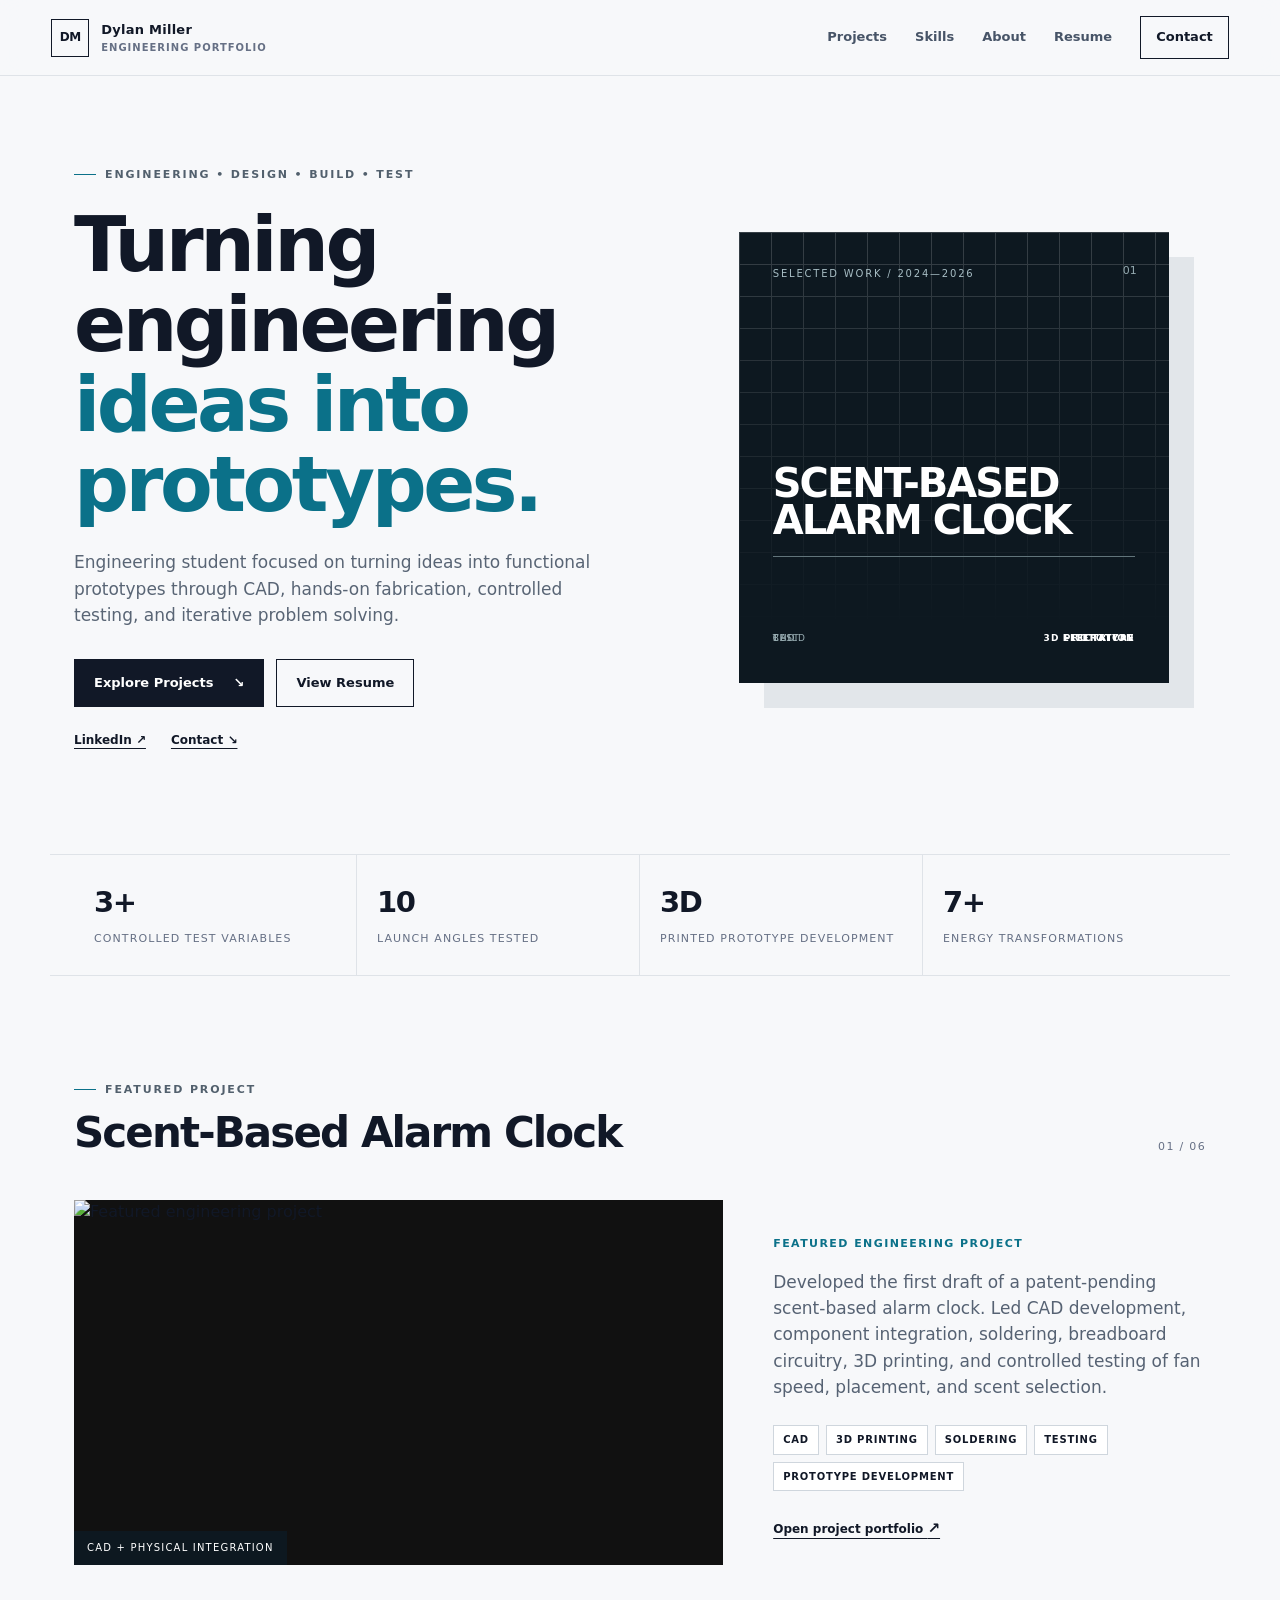
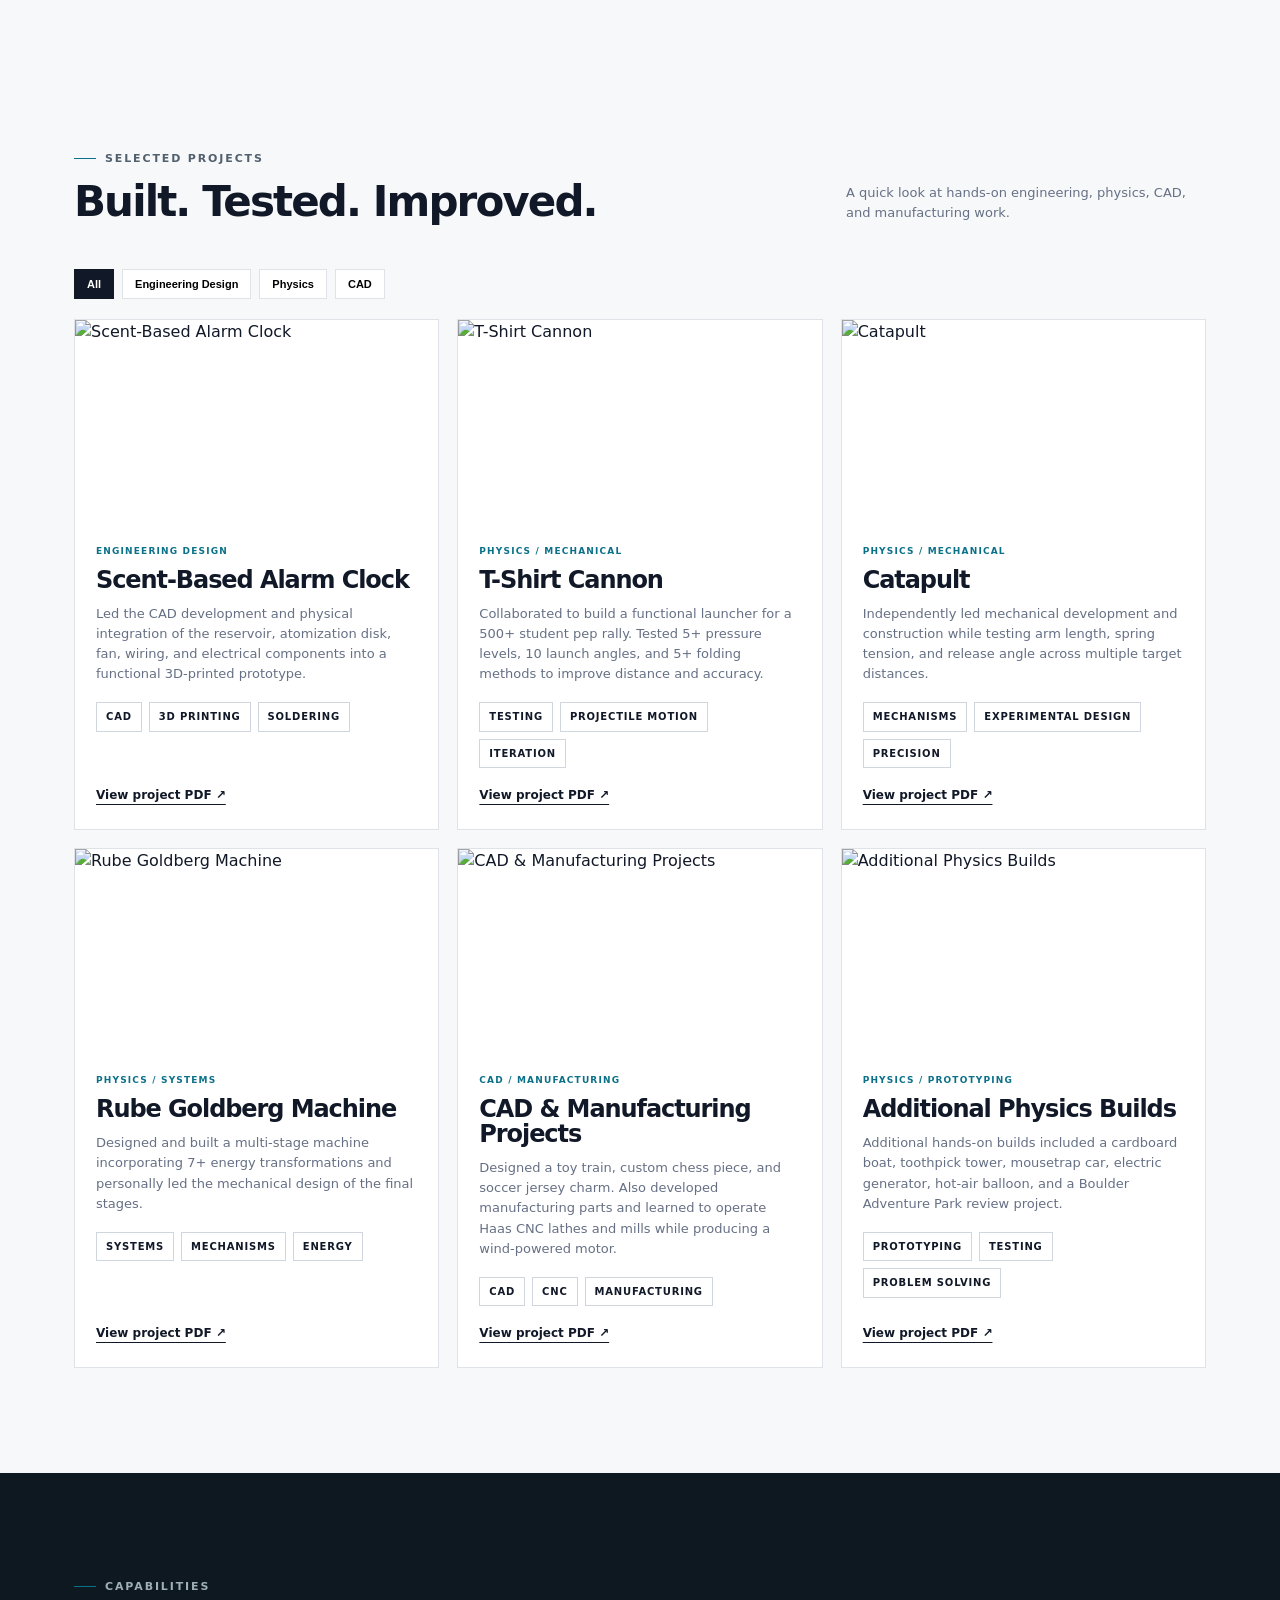
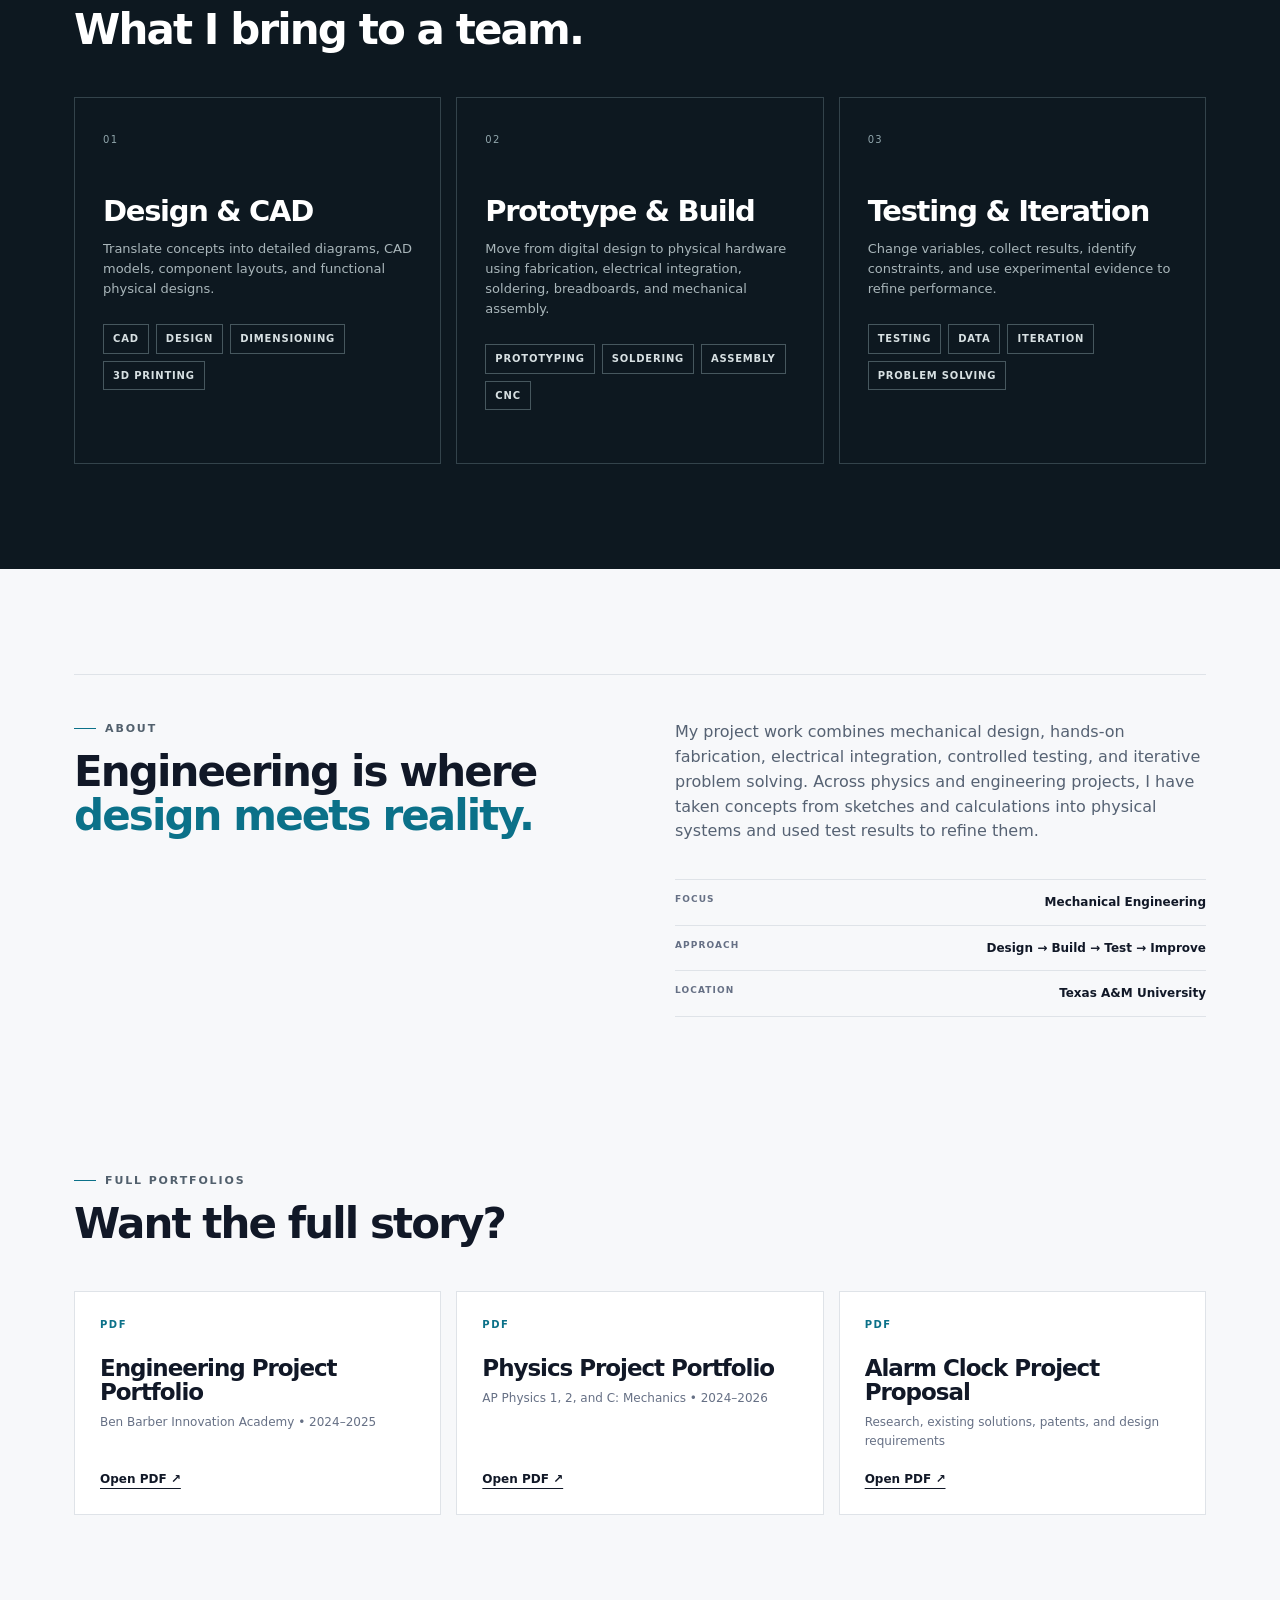
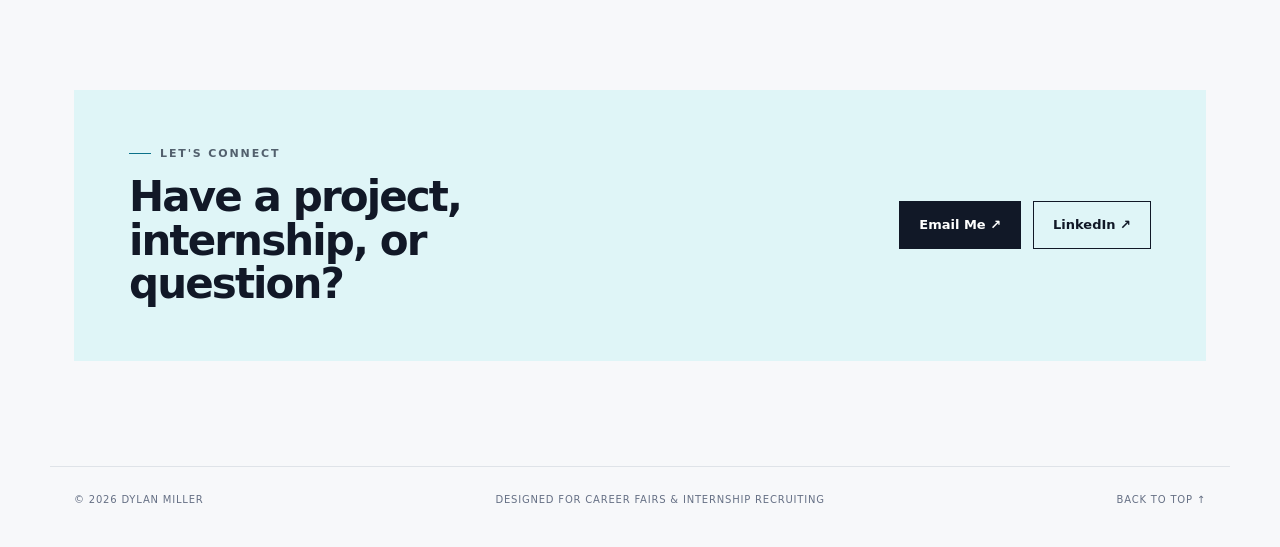
==== index.html @ 082cd070 "Add files via upload" ====
<!DOCTYPE html>
<html lang="en">
<head>
  <meta charset="UTF-8" />
  <meta name="viewport" content="width=device-width, initial-scale=1.0" />
  <meta name="description" content="Dylan Miller — Mechanical Engineering Portfolio" />
  <title>Dylan Miller | Engineering Portfolio</title>
  <link rel="stylesheet" href="styles.css" />
</head>
<body>
  <div class="progress" id="progress"></div>

  <header class="site-header">
    <a class="brand" href="#top" aria-label="Home">
      <span class="brand-mark">DM</span>
      <span class="brand-text">Dylan Miller<span>Engineering Portfolio</span></span>
    </a>

    <nav>
      <a href="#projects">Projects</a>
      <a href="#skills">Skills</a>
      <a href="#about">About</a>
      <a href="resume.html">Resume</a>
      <a class="nav-cta" href="#contact">Contact</a>
    </nav>
    <button class="menu-btn" id="menuBtn" aria-label="Open menu">☰</button>
  </header>

  <main id="top">
    <section class="hero section">
      <div class="hero-copy">
        <div class="kicker"><span></span> ENGINEERING • DESIGN • BUILD • TEST</div>
        <h1>Turning engineering<br><em>ideas into prototypes.</em></h1>
        <p id="intro"></p>

        <div class="hero-actions">
          <a class="btn primary" href="#projects">Explore Projects <span>↘</span></a>
          <a class="btn secondary" id="resumeHero" href="resume.html">View Resume</a>
        </div>

        <div class="quick-links">
          <a id="linkedinHero" target="_blank" rel="noopener">LinkedIn ↗</a>
          <a href="#contact">Contact ↘</a>
        </div>
      </div>

      <div class="hero-visual">
        <div class="blueprint-card">
          <div class="bp-grid"></div>
          <div class="bp-label">SELECTED WORK / 2024—2026</div>
          <div class="bp-number">01</div>
          <div class="bp-title">SCENT-BASED<br>ALARM CLOCK</div>
          <div class="bp-line"></div>
          <div class="bp-spec"><span>CAD</span><b>3D PROTOTYPE</b></div>
          <div class="bp-spec"><span>TEST</span><b>ITERATION</b></div>
          <div class="bp-spec"><span>BUILD</span><b>ELECTRICAL</b></div>
        </div>
      </div>
    </section>

    <section class="stats section-tight" id="stats"></section>

    <section class="section featured" id="featured">
      <div class="section-heading">
        <div>
          <div class="kicker"><span></span> FEATURED PROJECT</div>
          <h2 id="featuredTitle"></h2>
        </div>
        <span class="section-index">01 / 06</span>
      </div>

      <div class="featured-grid">
        <div class="featured-image">
          <img id="featuredImg" alt="Featured engineering project" />
          <div class="image-caption">CAD + physical integration</div>
        </div>
        <div class="featured-copy">
          <p class="eyebrow" id="featuredEyebrow"></p>
          <p id="featuredDescription"></p>
          <div class="tag-list" id="featuredTags"></div>
          <a class="text-link" id="featuredPdf" target="_blank">Open project portfolio <span>↗</span></a>
        </div>
      </div>
    </section>

    <section class="section projects-section" id="projects">
      <div class="section-heading">
        <div>
          <div class="kicker"><span></span> SELECTED PROJECTS</div>
          <h2>Built. Tested. Improved.</h2>
        </div>
        <p class="heading-note">A quick look at hands-on engineering, physics, CAD, and manufacturing work.</p>
      </div>

      <div class="filters" id="filters"></div>
      <div class="project-grid" id="projectGrid"></div>
    </section>

    <section class="section skills-section" id="skills">
      <div class="section-heading">
        <div>
          <div class="kicker"><span></span> CAPABILITIES</div>
          <h2>What I bring to a team.</h2>
        </div>
      </div>

      <div class="skills-grid">
        <article class="skill-card">
          <span class="skill-num">01</span>
          <h3>Design & CAD</h3>
          <p>Translate concepts into detailed diagrams, CAD models, component layouts, and functional physical designs.</p>
          <div class="skill-tags"><span>CAD</span><span>Design</span><span>Dimensioning</span><span>3D Printing</span></div>
        </article>
        <article class="skill-card">
          <span class="skill-num">02</span>
          <h3>Prototype & Build</h3>
          <p>Move from digital design to physical hardware using fabrication, electrical integration, soldering, breadboards, and mechanical assembly.</p>
          <div class="skill-tags"><span>Prototyping</span><span>Soldering</span><span>Assembly</span><span>CNC</span></div>
        </article>
        <article class="skill-card">
          <span class="skill-num">03</span>
          <h3>Testing & Iteration</h3>
          <p>Change variables, collect results, identify constraints, and use experimental evidence to refine performance.</p>
          <div class="skill-tags"><span>Testing</span><span>Data</span><span>Iteration</span><span>Problem Solving</span></div>
        </article>
      </div>
    </section>

    <section class="section about-section" id="about">
      <div class="about-panel">
        <div>
          <div class="kicker"><span></span> ABOUT</div>
          <h2>Engineering is where<br><em>design meets reality.</em></h2>
        </div>
        <div class="about-copy">
          <p id="aboutText"></p>
          <div class="about-details">
            <div><span>FOCUS</span><strong>Mechanical Engineering</strong></div>
            <div><span>APPROACH</span><strong>Design → Build → Test → Improve</strong></div>
            <div><span>LOCATION</span><strong>Texas A&M University</strong></div>
          </div>
        </div>
      </div>
    </section>

    <section class="section documents-section">
      <div class="section-heading">
        <div>
          <div class="kicker"><span></span> FULL PORTFOLIOS</div>
          <h2>Want the full story?</h2>
        </div>
      </div>
      <div class="document-grid">
        <a class="document-card" href="documents/engineering-project-portfolio.pdf" target="_blank">
          <span class="doc-type">PDF</span>
          <h3>Engineering Project Portfolio</h3>
          <p>Ben Barber Innovation Academy • 2024–2025</p>
          <span class="text-link">Open PDF ↗</span>
        </a>
        <a class="document-card" href="documents/physics-project-portfolio.pdf" target="_blank">
          <span class="doc-type">PDF</span>
          <h3>Physics Project Portfolio</h3>
          <p>AP Physics 1, 2, and C: Mechanics • 2024–2026</p>
          <span class="text-link">Open PDF ↗</span>
        </a>
        <a class="document-card" href="documents/alarm-clock-project-proposal.pdf" target="_blank">
          <span class="doc-type">PDF</span>
          <h3>Alarm Clock Project Proposal</h3>
          <p>Research, existing solutions, patents, and design requirements</p>
          <span class="text-link">Open PDF ↗</span>
        </a>
      </div>
    </section>

    <section class="section contact-section" id="contact">
      <div class="contact-panel">
        <div>
          <div class="kicker"><span></span> LET'S CONNECT</div>
          <h2>Have a project,<br>internship, or question?</h2>
        </div>
        <div class="contact-actions">
          <a class="btn primary" id="emailLink">Email Me ↗</a>
          <a class="btn secondary" id="linkedinLink" target="_blank" rel="noopener">LinkedIn ↗</a>
        </div>
      </div>
    </section>
  </main>

  <footer>
    <span>© <span id="year"></span> Dylan Miller</span>
    <span>Designed for career fairs & internship recruiting</span>
    <a href="#top">Back to top ↑</a>
  </footer>

  <script src="data.js"></script>
  <script src="script.js"></script>
</body>
</html>
---- styles.css ----
*{box-sizing:border-box}
:root{--ink:#111827;--muted:#667085;--paper:#f7f8fa;--card:#fff;--line:#dfe3e8;--accent:#0b7189;--accent2:#dff5f7;--dark:#0d1820;--max:1180px}
html{scroll-behavior:smooth}
body{margin:0;background:var(--paper);color:var(--ink);font-family:Inter,ui-sans-serif,system-ui,-apple-system,BlinkMacSystemFont,"Segoe UI",sans-serif;line-height:1.55}
a{color:inherit;text-decoration:none}.progress{position:fixed;top:0;left:0;height:3px;width:0;background:var(--accent);z-index:100}
.site-header{height:76px;padding:0 4vw;display:flex;align-items:center;justify-content:space-between;background:rgba(247,248,250,.9);backdrop-filter:blur(12px);border-bottom:1px solid var(--line);position:sticky;top:0;z-index:50}
.brand{display:flex;align-items:center;gap:12px;font-weight:800}.brand-mark{width:38px;height:38px;border:1.5px solid var(--ink);display:grid;place-items:center;font-size:12px;letter-spacing:-.04em}.brand-text{font-size:13px;letter-spacing:.02em}.brand-text span{display:block;color:var(--muted);font-size:10px;font-weight:600;letter-spacing:.1em;text-transform:uppercase}
nav{display:flex;align-items:center;gap:28px;font-size:13px;font-weight:650}nav a{color:#475467}nav a:hover{color:var(--ink)}nav .nav-cta{padding:10px 15px;border:1px solid var(--ink);color:var(--ink)}
.menu-btn{display:none;border:0;background:none;font-size:24px}
.section{max-width:var(--max);margin:auto;padding:105px 24px}.section-tight{max-width:var(--max);margin:auto;padding:0 24px}
.hero{min-height:680px;display:grid;grid-template-columns:1.05fr .95fr;align-items:center;gap:70px;padding-top:90px}
.kicker{font-size:11px;letter-spacing:.17em;font-weight:800;color:#52606d;display:flex;align-items:center;gap:9px}.kicker span{display:inline-block;width:22px;height:1px;background:var(--accent)}
h1,h2,h3{margin:0;line-height:1.04;letter-spacing:-.045em}h1{font-size:clamp(48px,6vw,78px);margin:22px 0 25px;font-weight:800}h1 em,h2 em{font-style:normal;color:var(--accent)}
.hero-copy>p{max-width:600px;color:#596575;font-size:17px}.hero-actions{display:flex;gap:12px;margin-top:30px;flex-wrap:wrap}.btn{display:inline-flex;align-items:center;justify-content:center;gap:20px;padding:13px 19px;border:1px solid var(--ink);font-size:13px;font-weight:750;transition:.2s}.btn.primary{background:var(--ink);color:#fff}.btn.primary:hover{transform:translateY(-2px);background:#233140}.btn.secondary{background:transparent}.btn.secondary:hover{background:#fff}.quick-links{display:flex;gap:25px;margin-top:24px;font-size:12px;font-weight:700}.quick-links a{text-decoration:underline;text-underline-offset:4px}
.hero-visual{display:flex;justify-content:center}.blueprint-card{position:relative;width:min(430px,100%);aspect-ratio:1/1.05;background:var(--dark);color:white;padding:34px;overflow:hidden;box-shadow:25px 25px 0 #e2e6ea}.bp-grid{position:absolute;inset:0;opacity:.17;background-image:linear-gradient(#fff 1px,transparent 1px),linear-gradient(90deg,#fff 1px,transparent 1px);background-size:32px 32px;mask-image:linear-gradient(to bottom,black,transparent 88%)}.bp-label{position:relative;font-size:10px;letter-spacing:.18em;color:#a7bdc4}.bp-number{position:absolute;right:32px;top:30px;font-size:11px;color:#94a9af}.bp-title{position:absolute;left:34px;bottom:145px;font-size:40px;font-weight:800;line-height:.92;letter-spacing:-.05em}.bp-line{position:absolute;left:34px;right:34px;bottom:126px;border-top:1px solid #61747a}.bp-spec{position:relative;margin-top:16px;font-size:9px;letter-spacing:.13em;color:#9bb0b5;display:flex;justify-content:space-between}.bp-spec:first-of-type{margin-top:0}.bp-spec{position:absolute;bottom:37px;left:34px;right:34px}.bp-spec:nth-of-type(2){bottom:57px}.bp-spec:nth-of-type(3){bottom:77px}.bp-spec b{color:#fff}
.stats{display:grid;grid-template-columns:repeat(4,1fr);border-top:1px solid var(--line);border-bottom:1px solid var(--line)}.stat{padding:25px 20px;border-right:1px solid var(--line)}.stat:last-child{border-right:0}.stat strong{display:block;font-size:29px;letter-spacing:-.05em}.stat span{font-size:11px;color:var(--muted);text-transform:uppercase;letter-spacing:.1em}
.section-heading{display:flex;justify-content:space-between;align-items:end;gap:30px;margin-bottom:45px}.section-heading h2{font-size:42px;margin-top:13px}.section-index{font-size:11px;color:var(--muted);letter-spacing:.12em}.heading-note{max-width:360px;font-size:13px;color:var(--muted);margin:0}
.featured{padding-bottom:80px}.featured-grid{display:grid;grid-template-columns:1.2fr .8fr;gap:50px;align-items:center}.featured-image{position:relative;background:#111;overflow:hidden}.featured-image img{width:100%;display:block;aspect-ratio:16/9;object-fit:cover}.image-caption{position:absolute;bottom:0;left:0;background:var(--dark);color:#fff;padding:9px 13px;font-size:10px;letter-spacing:.12em;text-transform:uppercase}.eyebrow{color:var(--accent);font-size:11px;text-transform:uppercase;font-weight:800;letter-spacing:.13em}.featured-copy>p:not(.eyebrow){font-size:17px;color:#566273}.tag-list,.skill-tags{display:flex;flex-wrap:wrap;gap:7px;margin:25px 0}.tag-list span,.skill-tags span{border:1px solid #cfd6dd;padding:6px 9px;font-size:10px;text-transform:uppercase;letter-spacing:.08em;font-weight:700;background:#fff}.text-link{font-size:12px;font-weight:800;text-decoration:underline;text-underline-offset:5px}.text-link span{font-size:15px}
.filters{display:flex;gap:8px;flex-wrap:wrap;margin-bottom:20px}.filter{border:1px solid var(--line);background:#fff;padding:8px 12px;font-size:11px;font-weight:750;cursor:pointer}.filter.active{background:var(--ink);color:#fff;border-color:var(--ink)}
.project-grid{display:grid;grid-template-columns:repeat(3,1fr);gap:18px}.project-card{background:#fff;border:1px solid var(--line);transition:.25s;overflow:hidden;display:flex;flex-direction:column}.project-card:hover{transform:translateY(-5px);box-shadow:0 15px 35px rgba(15,23,42,.08)}.project-card img{width:100%;aspect-ratio:16/9;object-fit:cover;display:block}.project-body{padding:21px 21px 24px;display:flex;flex-direction:column;flex:1}.project-category{font-size:9px;letter-spacing:.13em;text-transform:uppercase;color:var(--accent);font-weight:850}.project-body h3{font-size:24px;margin:9px 0 11px}.project-body p{font-size:13px;color:var(--muted);margin:0 0 18px}.project-body .tag-list{margin:0 0 18px}.project-body .text-link{margin-top:auto}
.skills-section{background:var(--dark);color:#fff;max-width:none;padding-left:max(24px,calc((100vw - var(--max))/2 + 24px));padding-right:max(24px,calc((100vw - var(--max))/2 + 24px))}.skills-section .kicker{color:#9eafb5}.skills-grid{display:grid;grid-template-columns:repeat(3,1fr);gap:15px}.skill-card{border:1px solid #33434b;padding:28px;min-height:280px}.skill-num{font-size:10px;letter-spacing:.13em;color:#90a5ab}.skill-card h3{font-size:29px;margin:45px 0 13px}.skill-card p{font-size:13px;color:#a9b6ba}.skill-tags span{background:transparent;border-color:#46575e;color:#d7e0e2}
.about-panel,.contact-panel{display:grid;grid-template-columns:1fr 1fr;gap:70px;border-top:1px solid var(--line);padding-top:45px}.about-panel h2,.contact-panel h2{font-size:42px;margin-top:13px}.about-copy>p{font-size:16px;color:#566273;margin-top:0}.about-details{margin-top:35px;border-top:1px solid var(--line)}.about-details div{display:flex;justify-content:space-between;gap:20px;padding:13px 0;border-bottom:1px solid var(--line);font-size:12px}.about-details span{color:var(--muted);font-size:9px;letter-spacing:.12em;font-weight:800}.about-details strong{font-size:12px}
.documents-section{padding-top:50px}.document-grid{display:grid;grid-template-columns:repeat(3,1fr);gap:15px}.document-card{background:#fff;border:1px solid var(--line);padding:25px;min-height:190px;display:flex;flex-direction:column}.doc-type{font-size:10px;letter-spacing:.15em;font-weight:850;color:var(--accent)}.document-card h3{font-size:23px;margin:25px 0 8px}.document-card p{font-size:12px;color:var(--muted);margin:0 0 20px}.document-card .text-link{margin-top:auto}
.contact-section{padding-top:70px}.contact-panel{background:var(--accent2);border:0;padding:55px}.contact-actions{display:flex;align-items:center;gap:12px;justify-content:flex-end}
footer{max-width:var(--max);margin:auto;border-top:1px solid var(--line);padding:25px 24px 40px;display:flex;justify-content:space-between;gap:20px;font-size:10px;color:var(--muted);text-transform:uppercase;letter-spacing:.08em}
.resume-page{max-width:var(--max);margin:auto;padding:90px 24px 120px}.resume-page h1{font-size:58px;margin:15px 0}.resume-note{color:var(--muted);max-width:700px}.resume-frame{position:relative;background:#fff;border:1px solid var(--line);min-height:800px;margin-top:35px}.resume-frame iframe{width:100%;height:900px;border:0}.resume-fallback{display:none;position:absolute;inset:0;background:#fff;place-items:center;text-align:center;padding:30px}.resume-fallback h2{font-size:30px}.resume-fallback p{color:var(--muted)}
@media(max-width:850px){nav{display:none}.menu-btn{display:block}.hero{grid-template-columns:1fr;gap:40px;padding-top:65px}.hero-visual{justify-content:flex-start}.stats{grid-template-columns:repeat(2,1fr)}.stat:nth-child(2){border-right:0}.stat:nth-child(-n+2){border-bottom:1px solid var(--line)}.featured-grid,.about-panel,.contact-panel{grid-template-columns:1fr;gap:30px}.project-grid{grid-template-columns:repeat(2,1fr)}.skills-grid,.document-grid{grid-template-columns:1fr}.contact-actions{justify-content:flex-start}.section{padding-top:75px;padding-bottom:75px}}
@media(max-width:580px){.site-header{padding:0 18px}.brand-text{display:none}.hero{min-height:auto}.hero h1{font-size:47px}.section-heading{display:block}.heading-note{margin-top:15px}.project-grid{grid-template-columns:1fr}.stats{grid-template-columns:1fr 1fr}.stat{padding:20px 14px}.bp-title{font-size:31px}.contact-panel{padding:32px 25px}.about-panel h2,.contact-panel h2,.section-heading h2{font-size:34px}footer{flex-direction:column}}
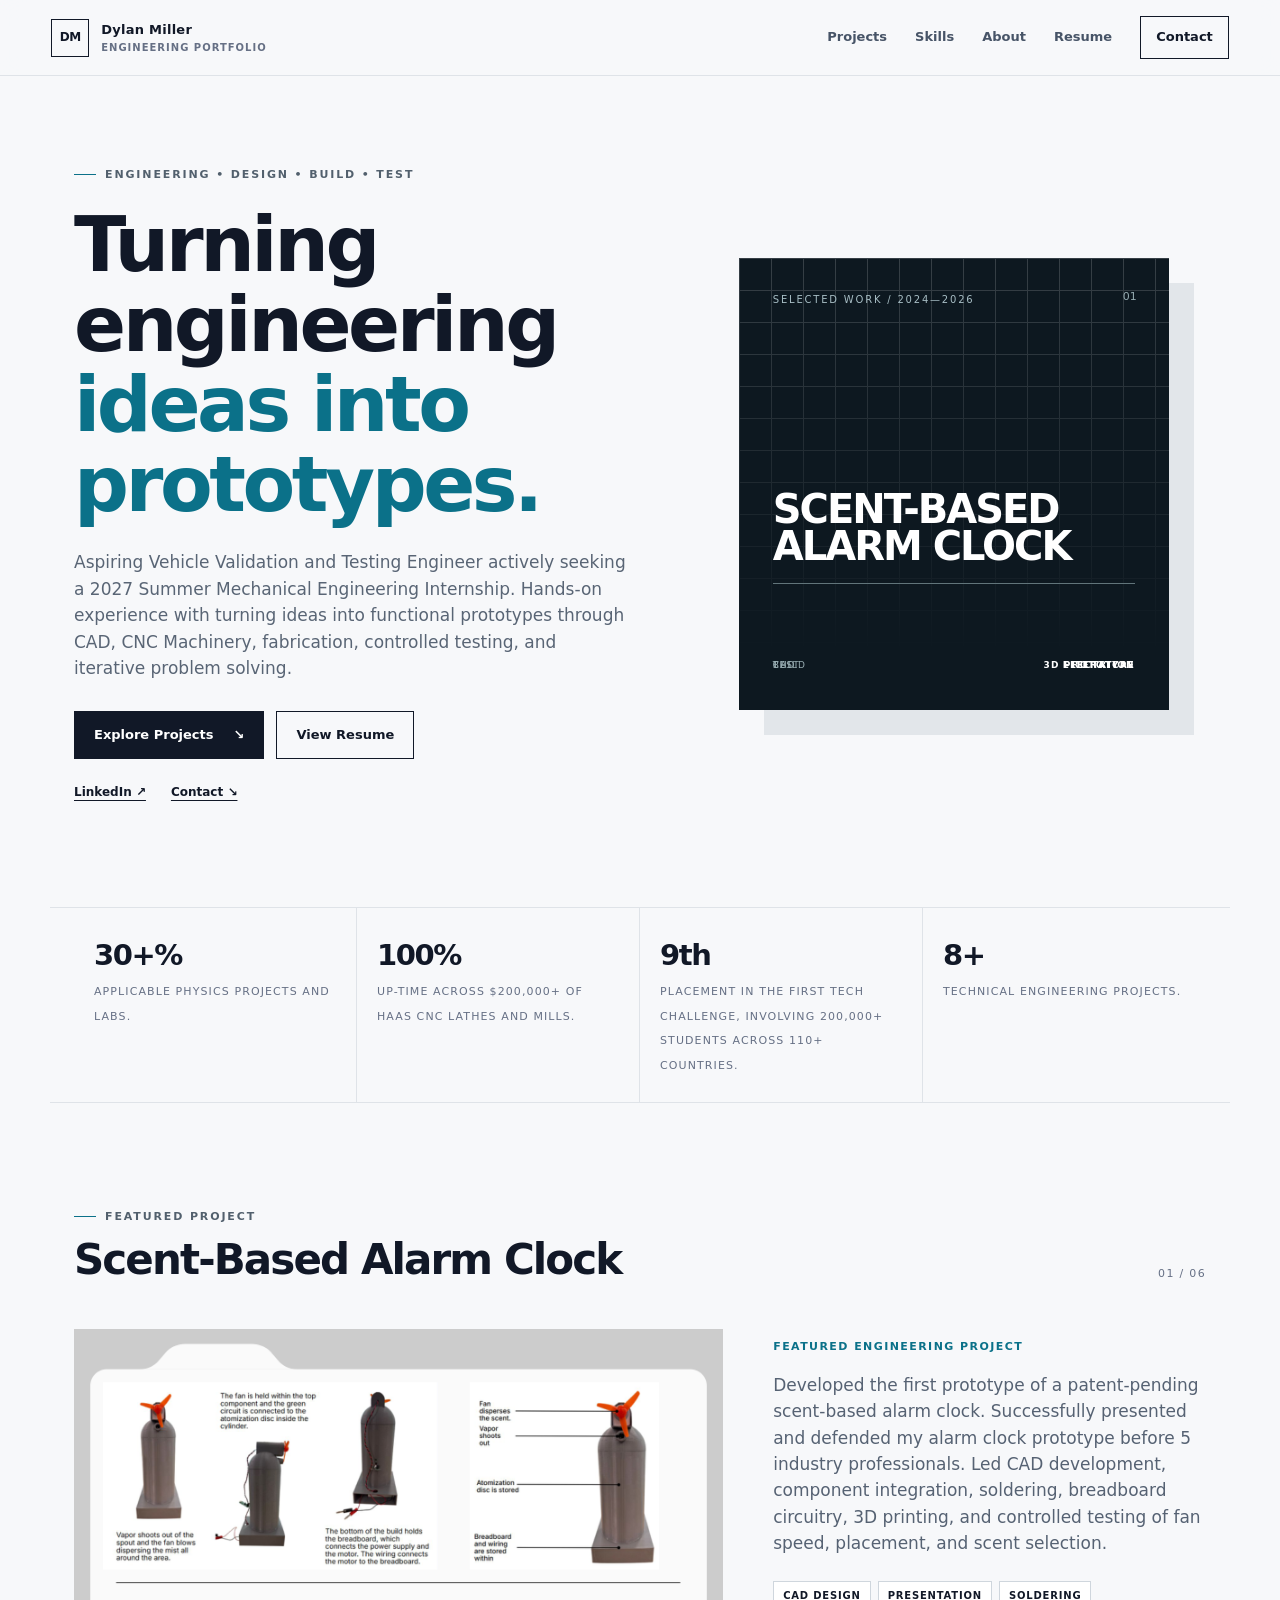
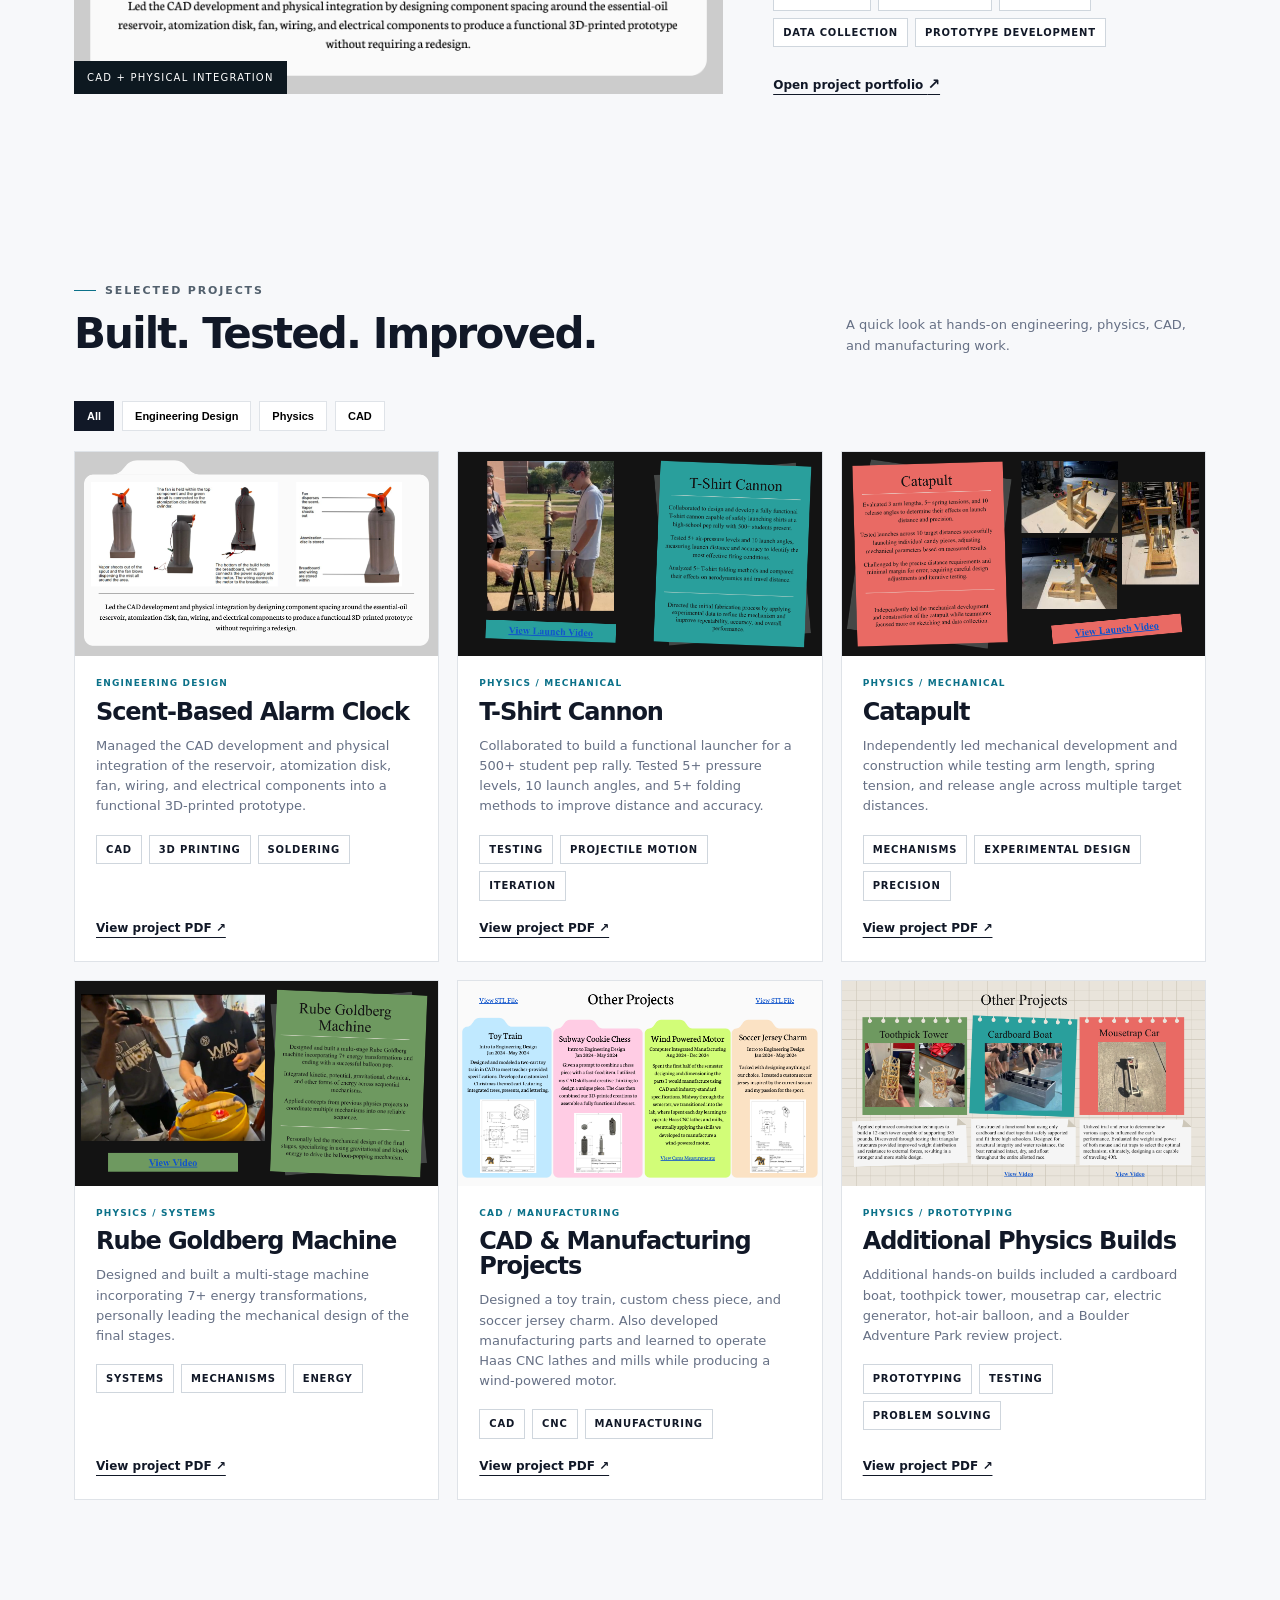
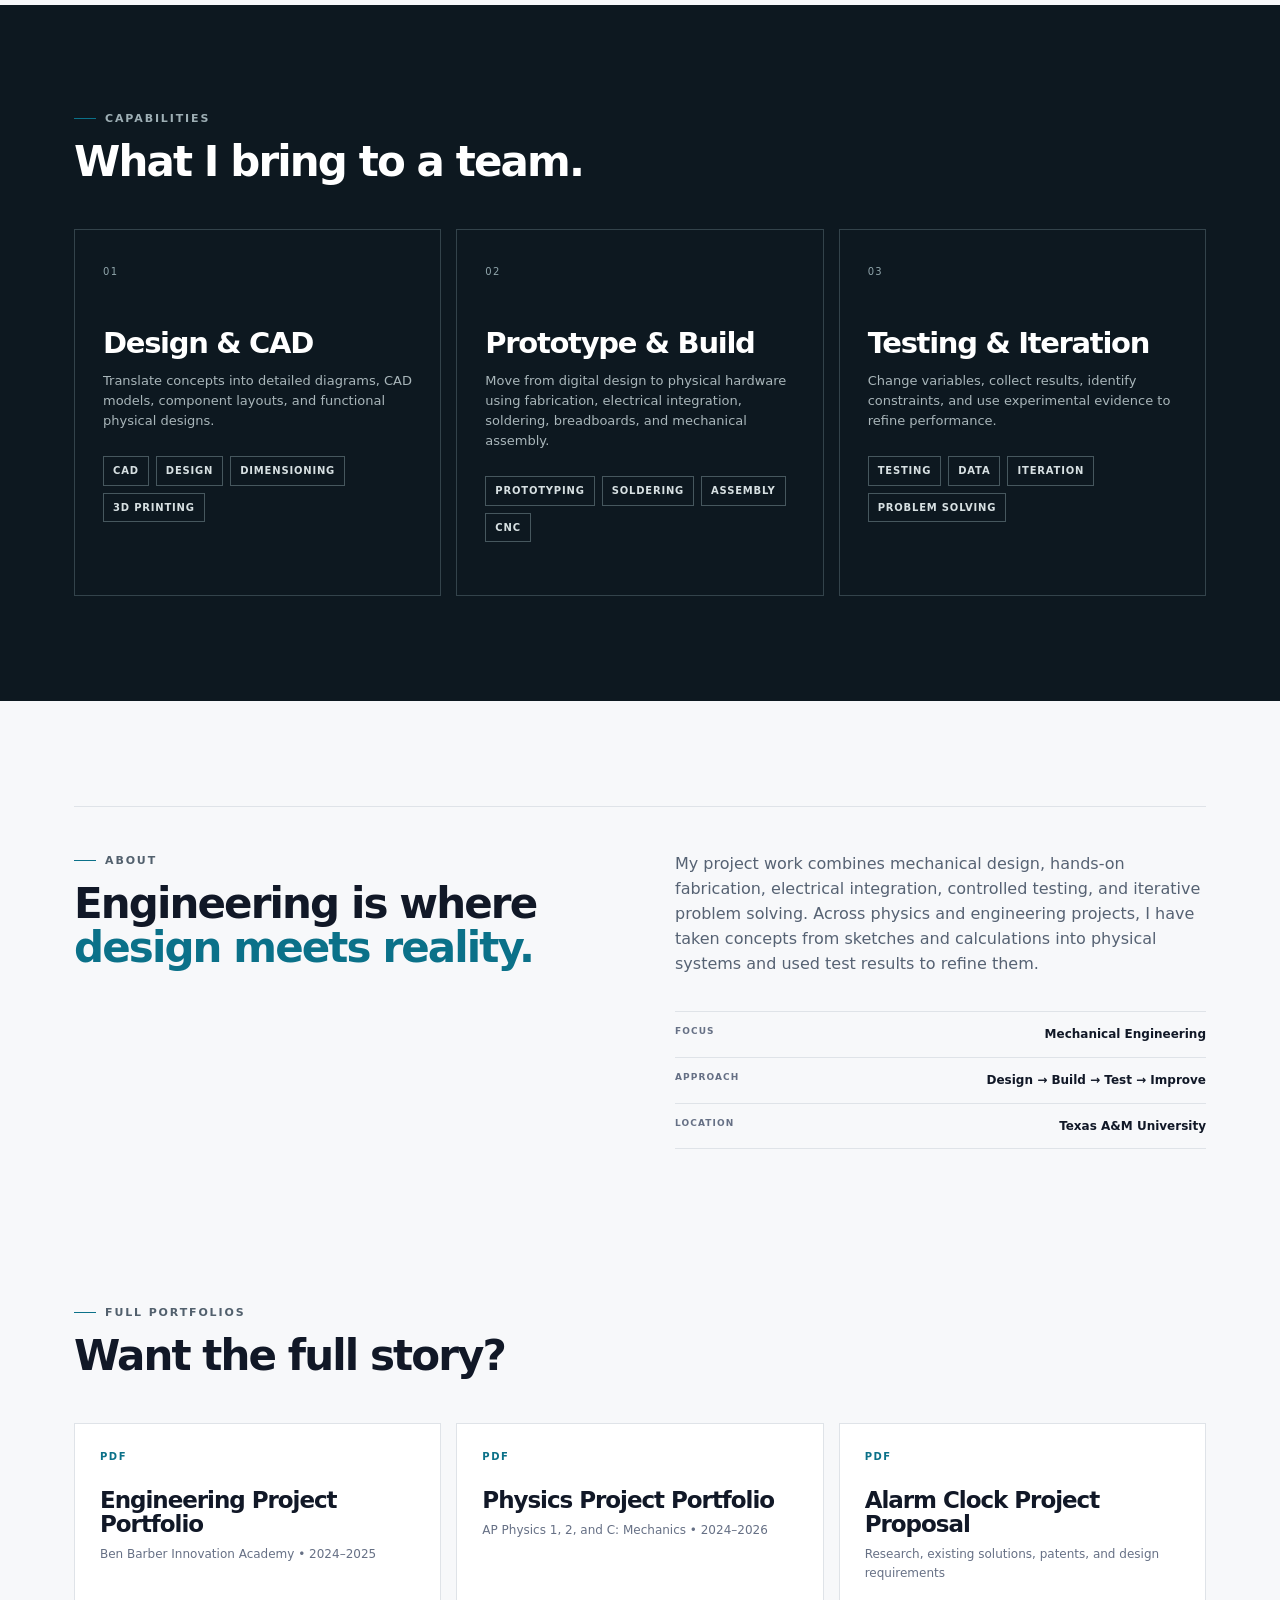
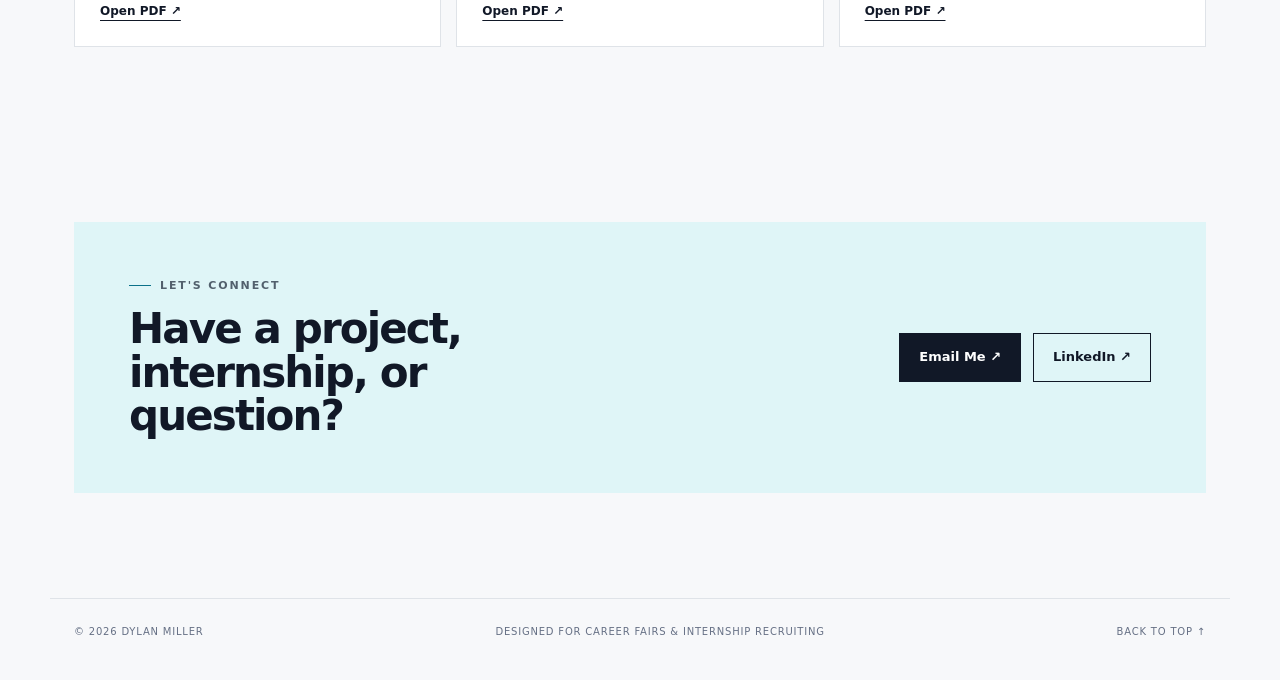
==== commit 8f943093: "Update index.html" ====
--- a/index.html
+++ b/index.html
@@ -51,9 +51,20 @@
           <div class="bp-number">01</div>
           <div class="bp-title">SCENT-BASED<br>ALARM CLOCK</div>
           <div class="bp-line"></div>
-          <div class="bp-spec"><span>CAD</span><b>3D PROTOTYPE</b></div>
-          <div class="bp-spec"><span>TEST</span><b>ITERATION</b></div>
-          <div class="bp-spec"><span>BUILD</span><b>ELECTRICAL</b></div>
+<div class="bp-spec bp-spec-cad">
+  <span>CAD</span>
+  <b>3D PROTOTYPE</b>
+</div>
+
+<div class="bp-spec bp-spec-test">
+  <span>TEST</span>
+  <b>ITERATION</b>
+</div>
+
+<div class="bp-spec bp-spec-build">
+  <span>BUILD</span>
+  <b>ELECTRICAL</b>
+</div>
         </div>
       </div>
     </section>
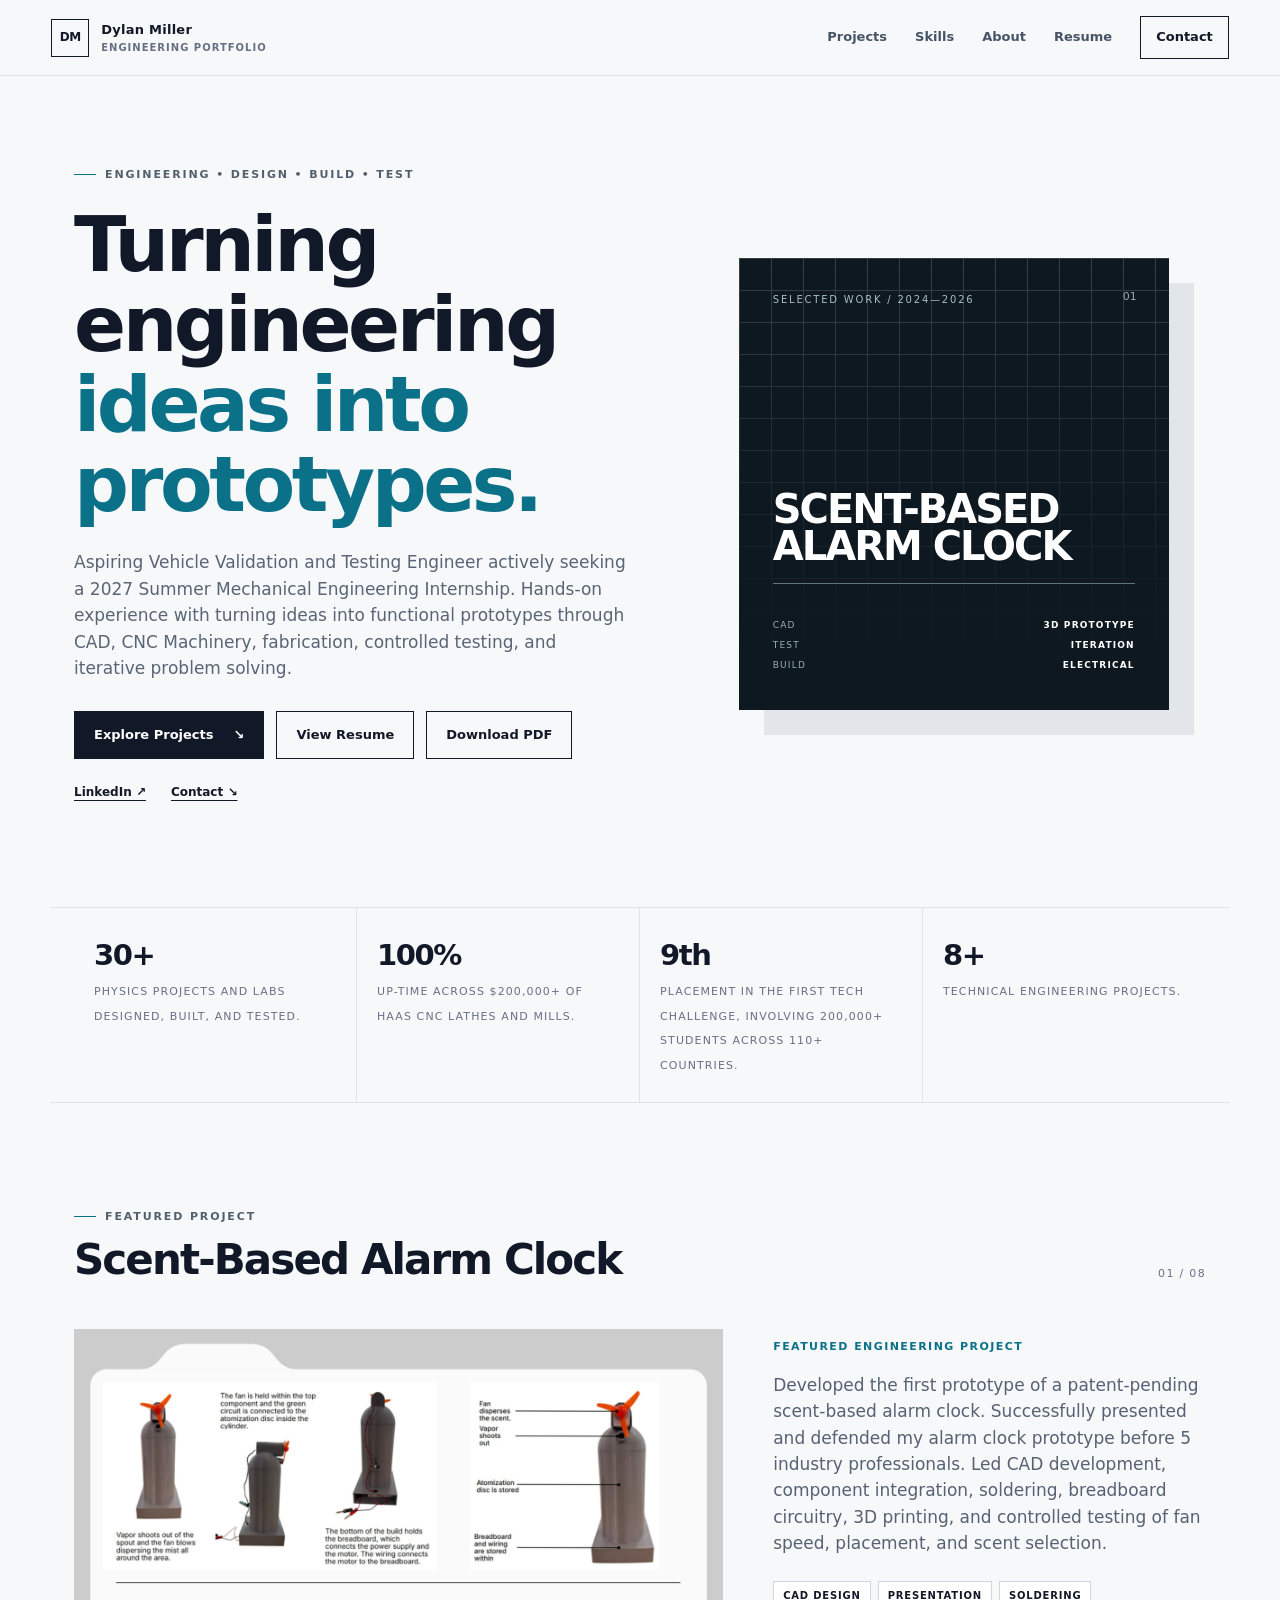
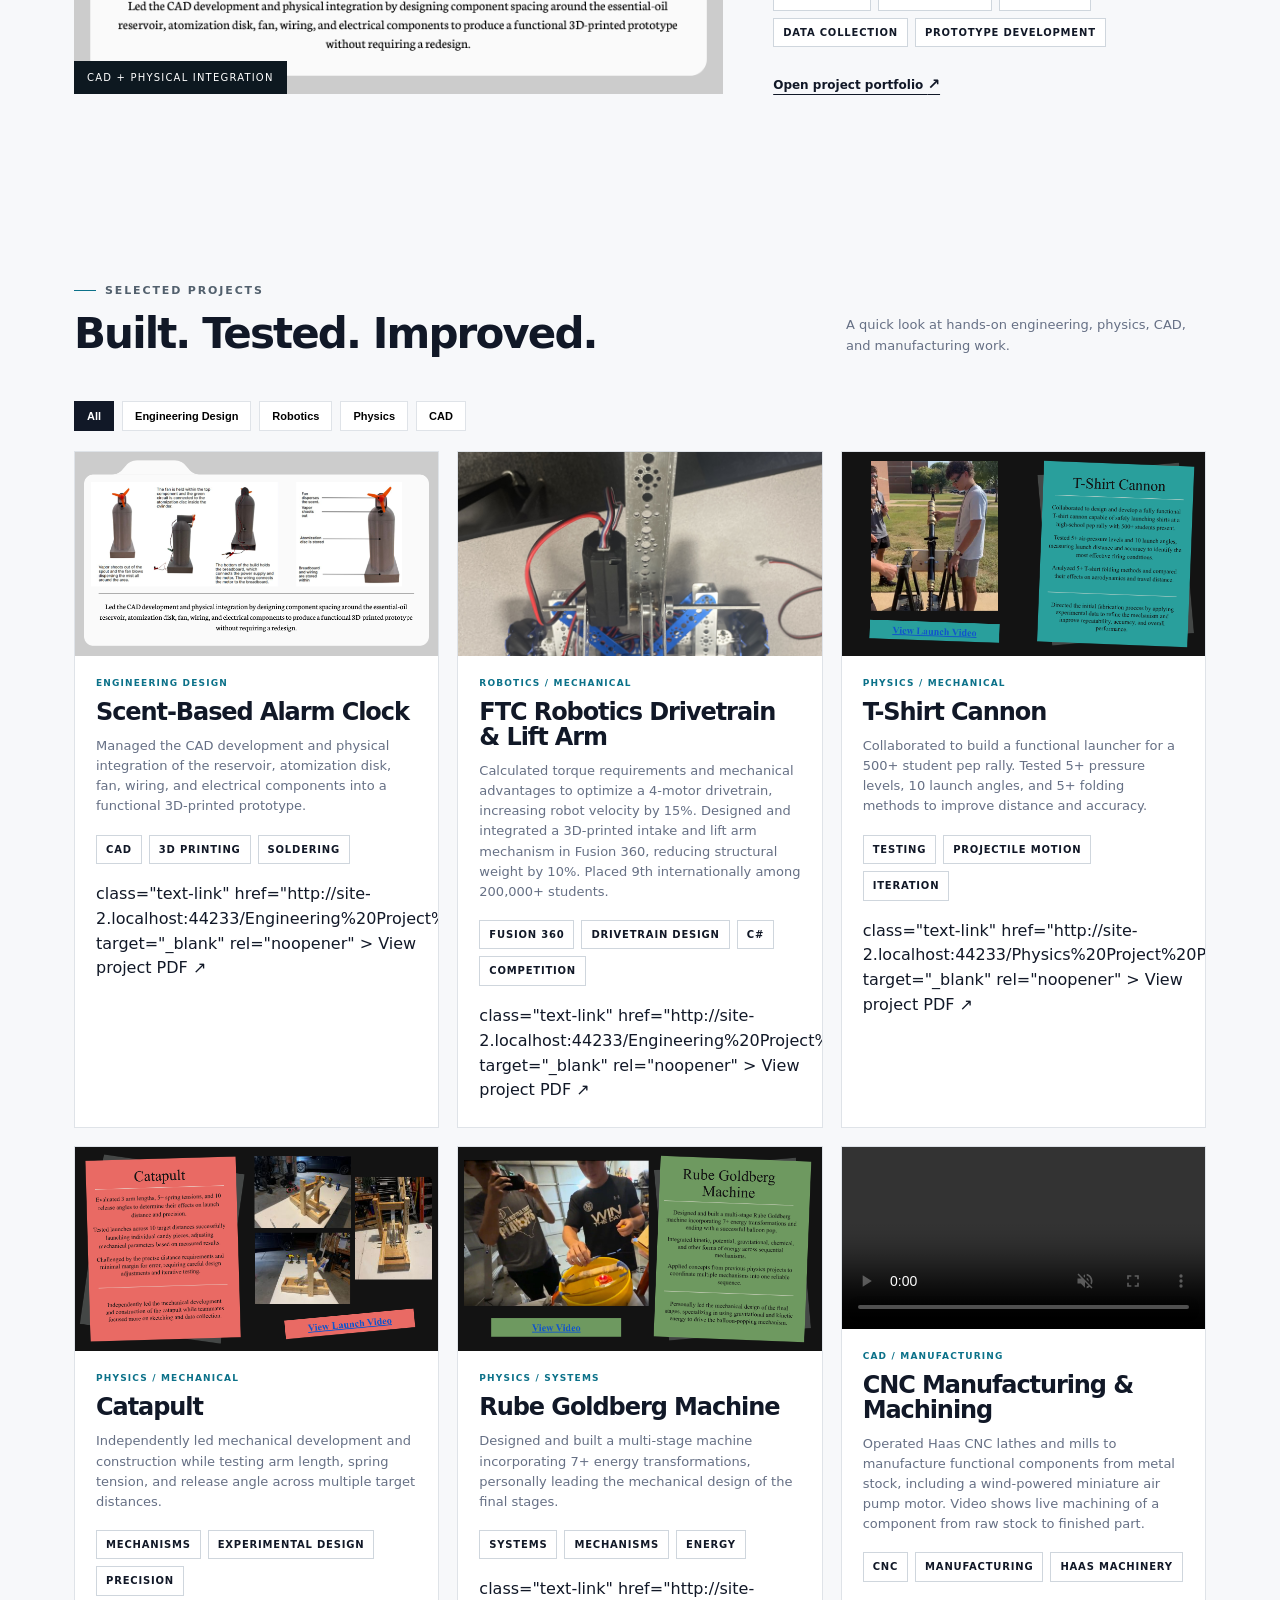
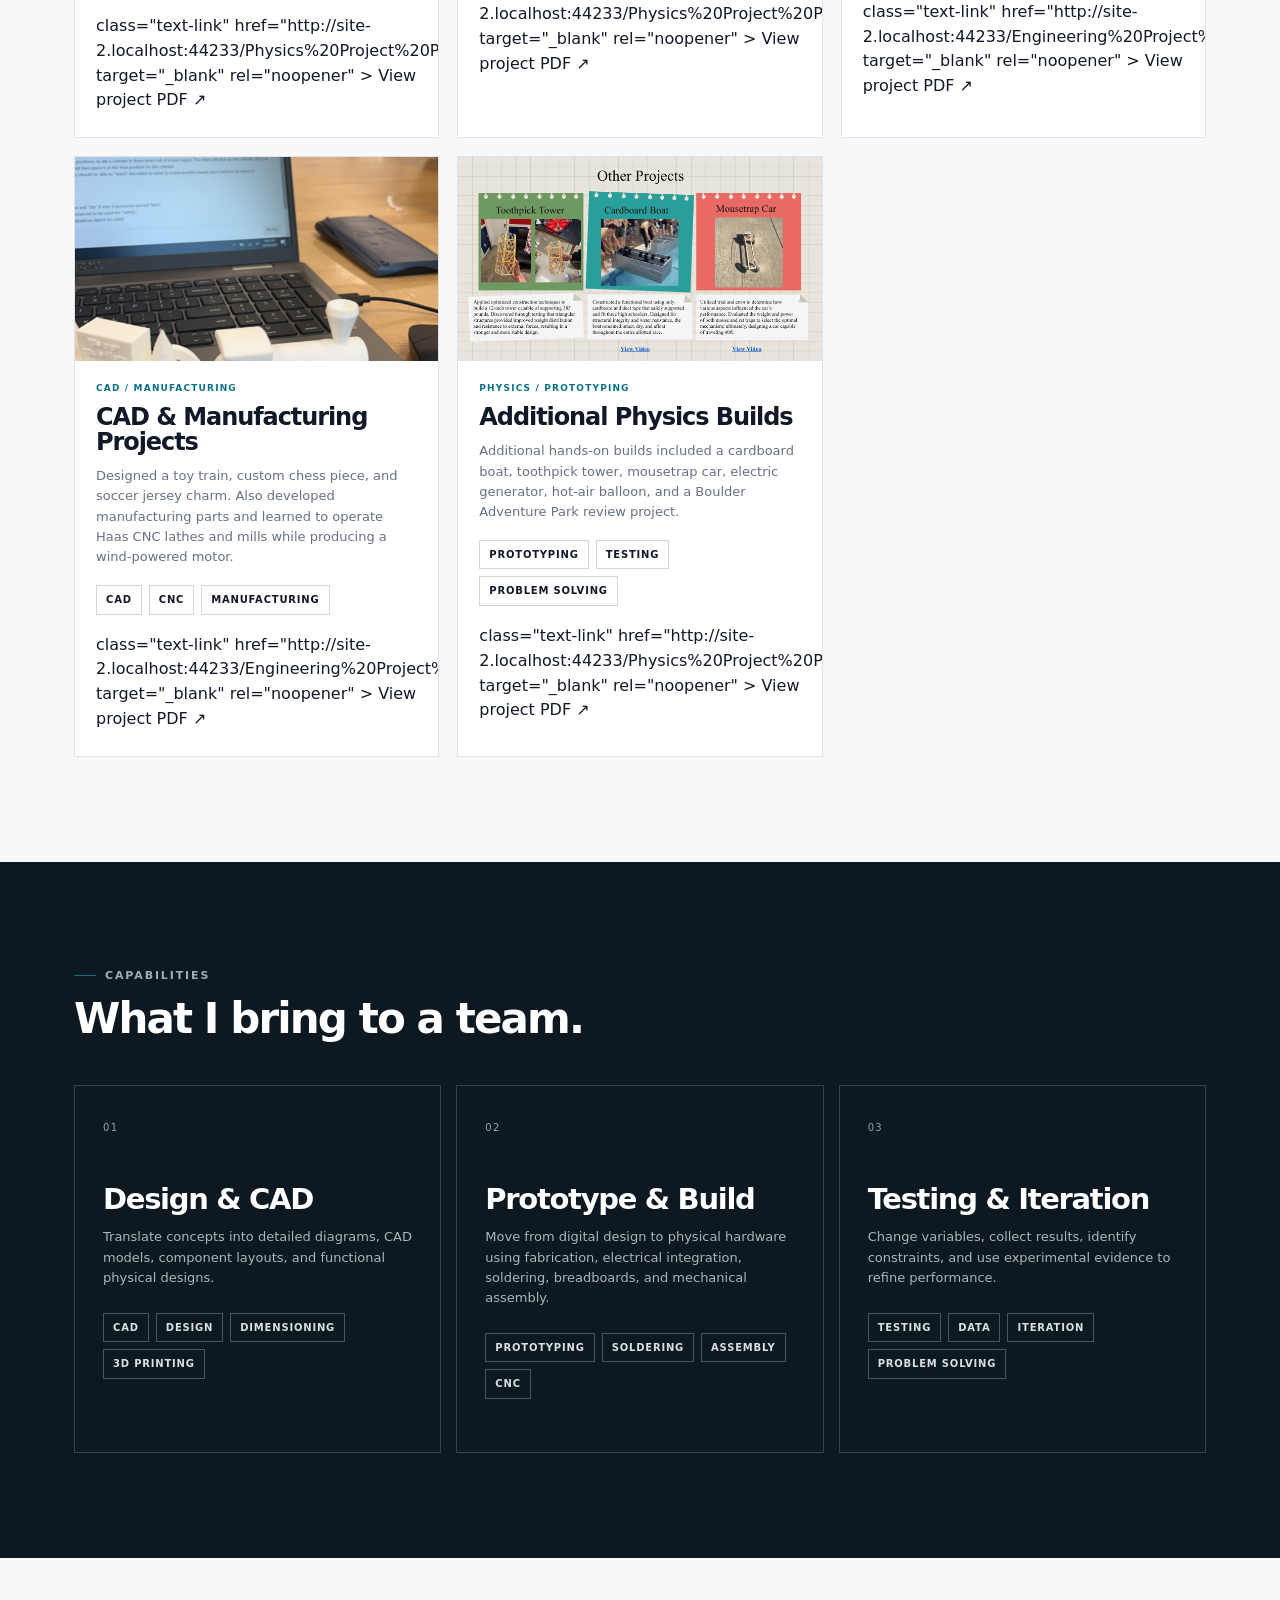
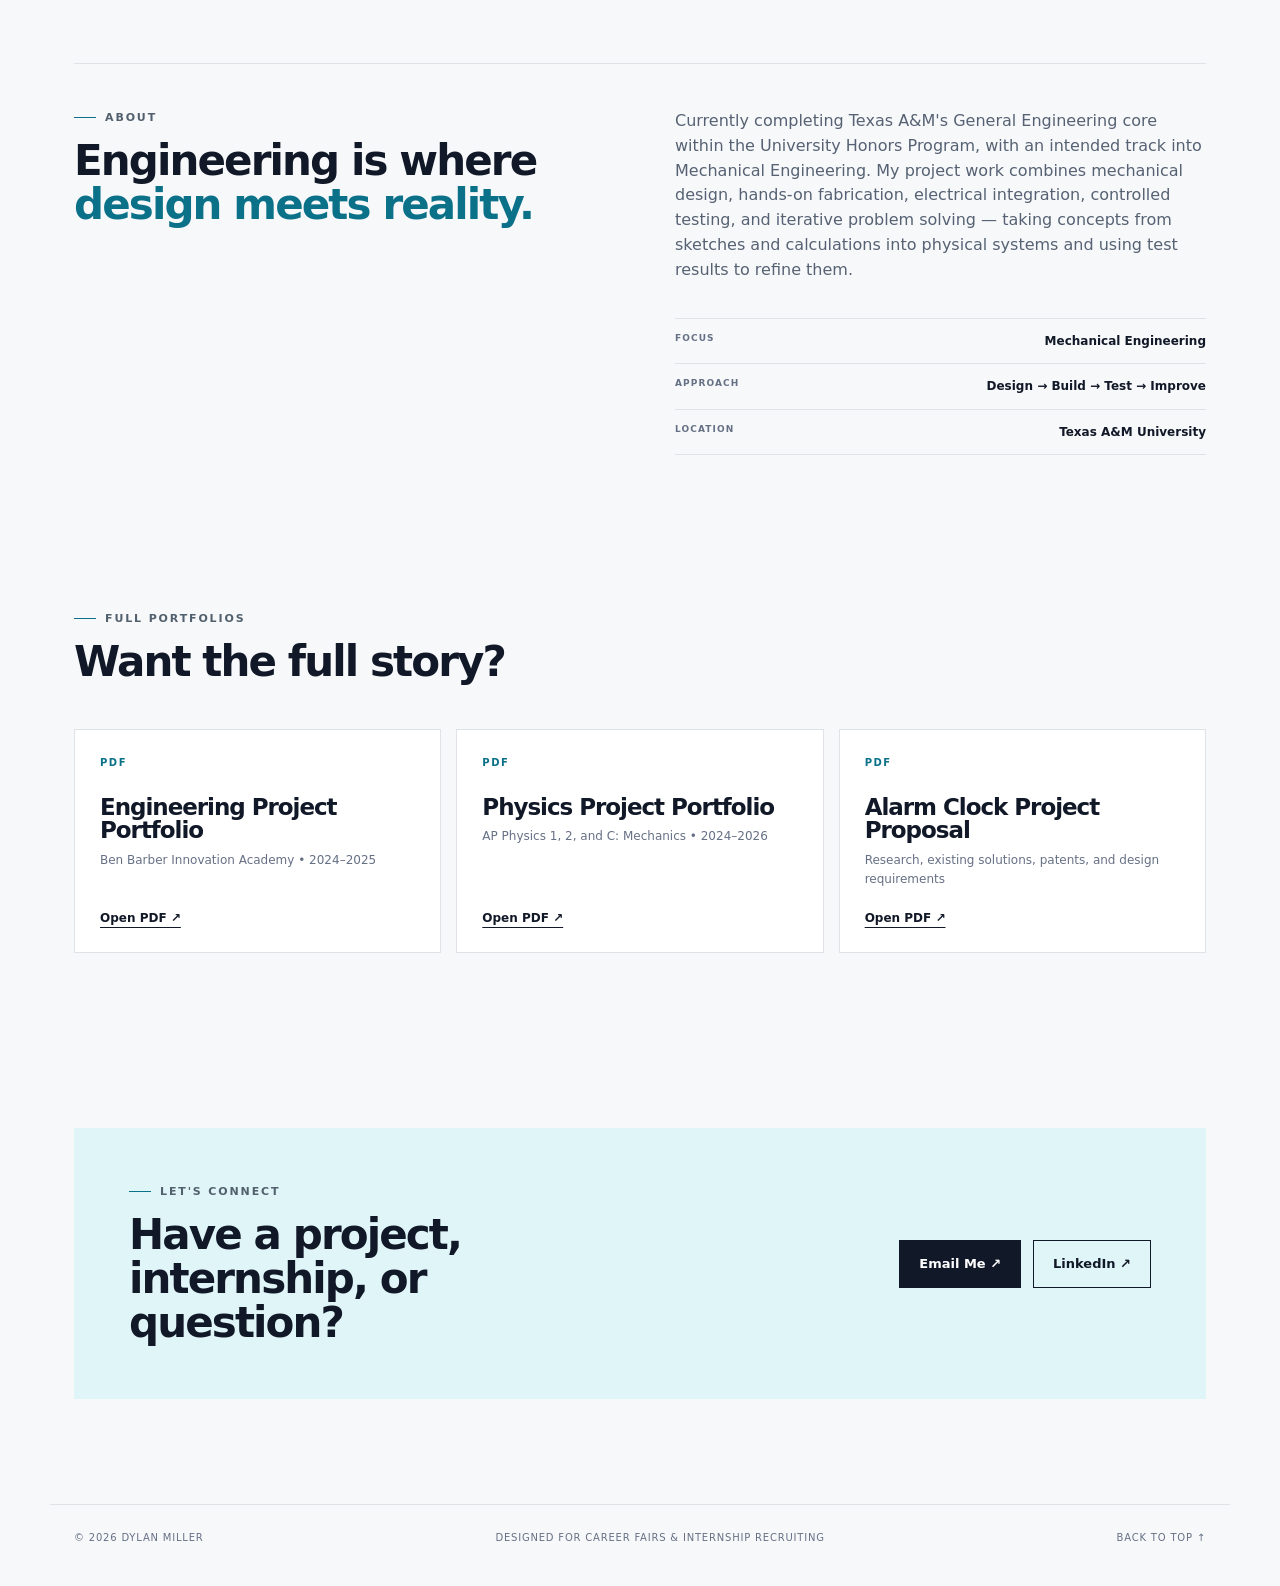
==== commit 41e1a292: "Update index.html" ====
--- a/index.html
+++ b/index.html
@@ -36,6 +36,7 @@
         <div class="hero-actions">
           <a class="btn primary" href="#projects">Explore Projects <span>↘</span></a>
           <a class="btn secondary" id="resumeHero" href="resume.html">View Resume</a>
+          <a class="btn secondary" href="Dylan-Miller-Resume.pdf" target="_blank">Download PDF</a>
         </div>
 
         <div class="quick-links">
@@ -77,7 +78,7 @@
           <div class="kicker"><span></span> FEATURED PROJECT</div>
           <h2 id="featuredTitle"></h2>
         </div>
-        <span class="section-index">01 / 06</span>
+        <span class="section-index">01 / 08</span>
       </div>
 
       <div class="featured-grid">
--- a/styles.css
+++ b/styles.css
@@ -12,7 +12,34 @@
 .kicker{font-size:11px;letter-spacing:.17em;font-weight:800;color:#52606d;display:flex;align-items:center;gap:9px}.kicker span{display:inline-block;width:22px;height:1px;background:var(--accent)}
 h1,h2,h3{margin:0;line-height:1.04;letter-spacing:-.045em}h1{font-size:clamp(48px,6vw,78px);margin:22px 0 25px;font-weight:800}h1 em,h2 em{font-style:normal;color:var(--accent)}
 .hero-copy>p{max-width:600px;color:#596575;font-size:17px}.hero-actions{display:flex;gap:12px;margin-top:30px;flex-wrap:wrap}.btn{display:inline-flex;align-items:center;justify-content:center;gap:20px;padding:13px 19px;border:1px solid var(--ink);font-size:13px;font-weight:750;transition:.2s}.btn.primary{background:var(--ink);color:#fff}.btn.primary:hover{transform:translateY(-2px);background:#233140}.btn.secondary{background:transparent}.btn.secondary:hover{background:#fff}.quick-links{display:flex;gap:25px;margin-top:24px;font-size:12px;font-weight:700}.quick-links a{text-decoration:underline;text-underline-offset:4px}
-.hero-visual{display:flex;justify-content:center}.blueprint-card{position:relative;width:min(430px,100%);aspect-ratio:1/1.05;background:var(--dark);color:white;padding:34px;overflow:hidden;box-shadow:25px 25px 0 #e2e6ea}.bp-grid{position:absolute;inset:0;opacity:.17;background-image:linear-gradient(#fff 1px,transparent 1px),linear-gradient(90deg,#fff 1px,transparent 1px);background-size:32px 32px;mask-image:linear-gradient(to bottom,black,transparent 88%)}.bp-label{position:relative;font-size:10px;letter-spacing:.18em;color:#a7bdc4}.bp-number{position:absolute;right:32px;top:30px;font-size:11px;color:#94a9af}.bp-title{position:absolute;left:34px;bottom:145px;font-size:40px;font-weight:800;line-height:.92;letter-spacing:-.05em}.bp-line{position:absolute;left:34px;right:34px;bottom:126px;border-top:1px solid #61747a}.bp-spec{position:relative;margin-top:16px;font-size:9px;letter-spacing:.13em;color:#9bb0b5;display:flex;justify-content:space-between}.bp-spec:first-of-type{margin-top:0}.bp-spec{position:absolute;bottom:37px;left:34px;right:34px}.bp-spec:nth-of-type(2){bottom:57px}.bp-spec:nth-of-type(3){bottom:77px}.bp-spec b{color:#fff}
+.hero-visual{display:flex;justify-content:center}.blueprint-card{position:relative;width:min(430px,100%);aspect-ratio:1/1.05;background:var(--dark);color:white;padding:34px;overflow:hidden;box-shadow:25px 25px 0 #e2e6ea}.bp-grid{position:absolute;inset:0;opacity:.17;background-image:linear-gradient(#fff 1px,transparent 1px),linear-gradient(90deg,#fff 1px,transparent 1px);background-size:32px 32px;mask-image:linear-gradient(to bottom,black,transparent 88%)}.bp-label{position:relative;font-size:10px;letter-spacing:.18em;color:#a7bdc4}.bp-number{position:absolute;right:32px;top:30px;font-size:11px;color:#94a9af}.bp-title{position:absolute;left:34px;bottom:145px;font-size:40px;font-weight:800;line-height:.92;letter-spacing:-.05em}.bp-line{position:absolute;left:34px;right:34px;bottom:126px;border-top:1px solid #61747a}.bp-spec{position:relative;margin-top:16px;font-size:9px;letter-spacing:.13em;color:#9bb0b5;display:flex;justify-content:space-between}.bp-spec:first-of-type{margin-top:0}.bp-spec {
+  position: absolute;
+  left: 34px;
+  right: 34px;
+  display: flex;
+  justify-content: space-between;
+  align-items: center;
+  font-size: 9px;
+  letter-spacing: .13em;
+  color: #9bb0b5;
+}
+
+.bp-spec b {
+  color: #fff;
+  font-weight: 800;
+}
+
+.bp-spec-cad {
+  bottom: 77px;
+}
+
+.bp-spec-test {
+  bottom: 57px;
+}
+
+.bp-spec-build {
+  bottom: 37px;
+}.bp-spec b{color:#fff}
 .stats{display:grid;grid-template-columns:repeat(4,1fr);border-top:1px solid var(--line);border-bottom:1px solid var(--line)}.stat{padding:25px 20px;border-right:1px solid var(--line)}.stat:last-child{border-right:0}.stat strong{display:block;font-size:29px;letter-spacing:-.05em}.stat span{font-size:11px;color:var(--muted);text-transform:uppercase;letter-spacing:.1em}
 .section-heading{display:flex;justify-content:space-between;align-items:end;gap:30px;margin-bottom:45px}.section-heading h2{font-size:42px;margin-top:13px}.section-index{font-size:11px;color:var(--muted);letter-spacing:.12em}.heading-note{max-width:360px;font-size:13px;color:var(--muted);margin:0}
 .featured{padding-bottom:80px}.featured-grid{display:grid;grid-template-columns:1.2fr .8fr;gap:50px;align-items:center}.featured-image{position:relative;background:#111;overflow:hidden}.featured-image img{width:100%;display:block;aspect-ratio:16/9;object-fit:cover}.image-caption{position:absolute;bottom:0;left:0;background:var(--dark);color:#fff;padding:9px 13px;font-size:10px;letter-spacing:.12em;text-transform:uppercase}.eyebrow{color:var(--accent);font-size:11px;text-transform:uppercase;font-weight:800;letter-spacing:.13em}.featured-copy>p:not(.eyebrow){font-size:17px;color:#566273}.tag-list,.skill-tags{display:flex;flex-wrap:wrap;gap:7px;margin:25px 0}.tag-list span,.skill-tags span{border:1px solid #cfd6dd;padding:6px 9px;font-size:10px;text-transform:uppercase;letter-spacing:.08em;font-weight:700;background:#fff}.text-link{font-size:12px;font-weight:800;text-decoration:underline;text-underline-offset:5px}.text-link span{font-size:15px}
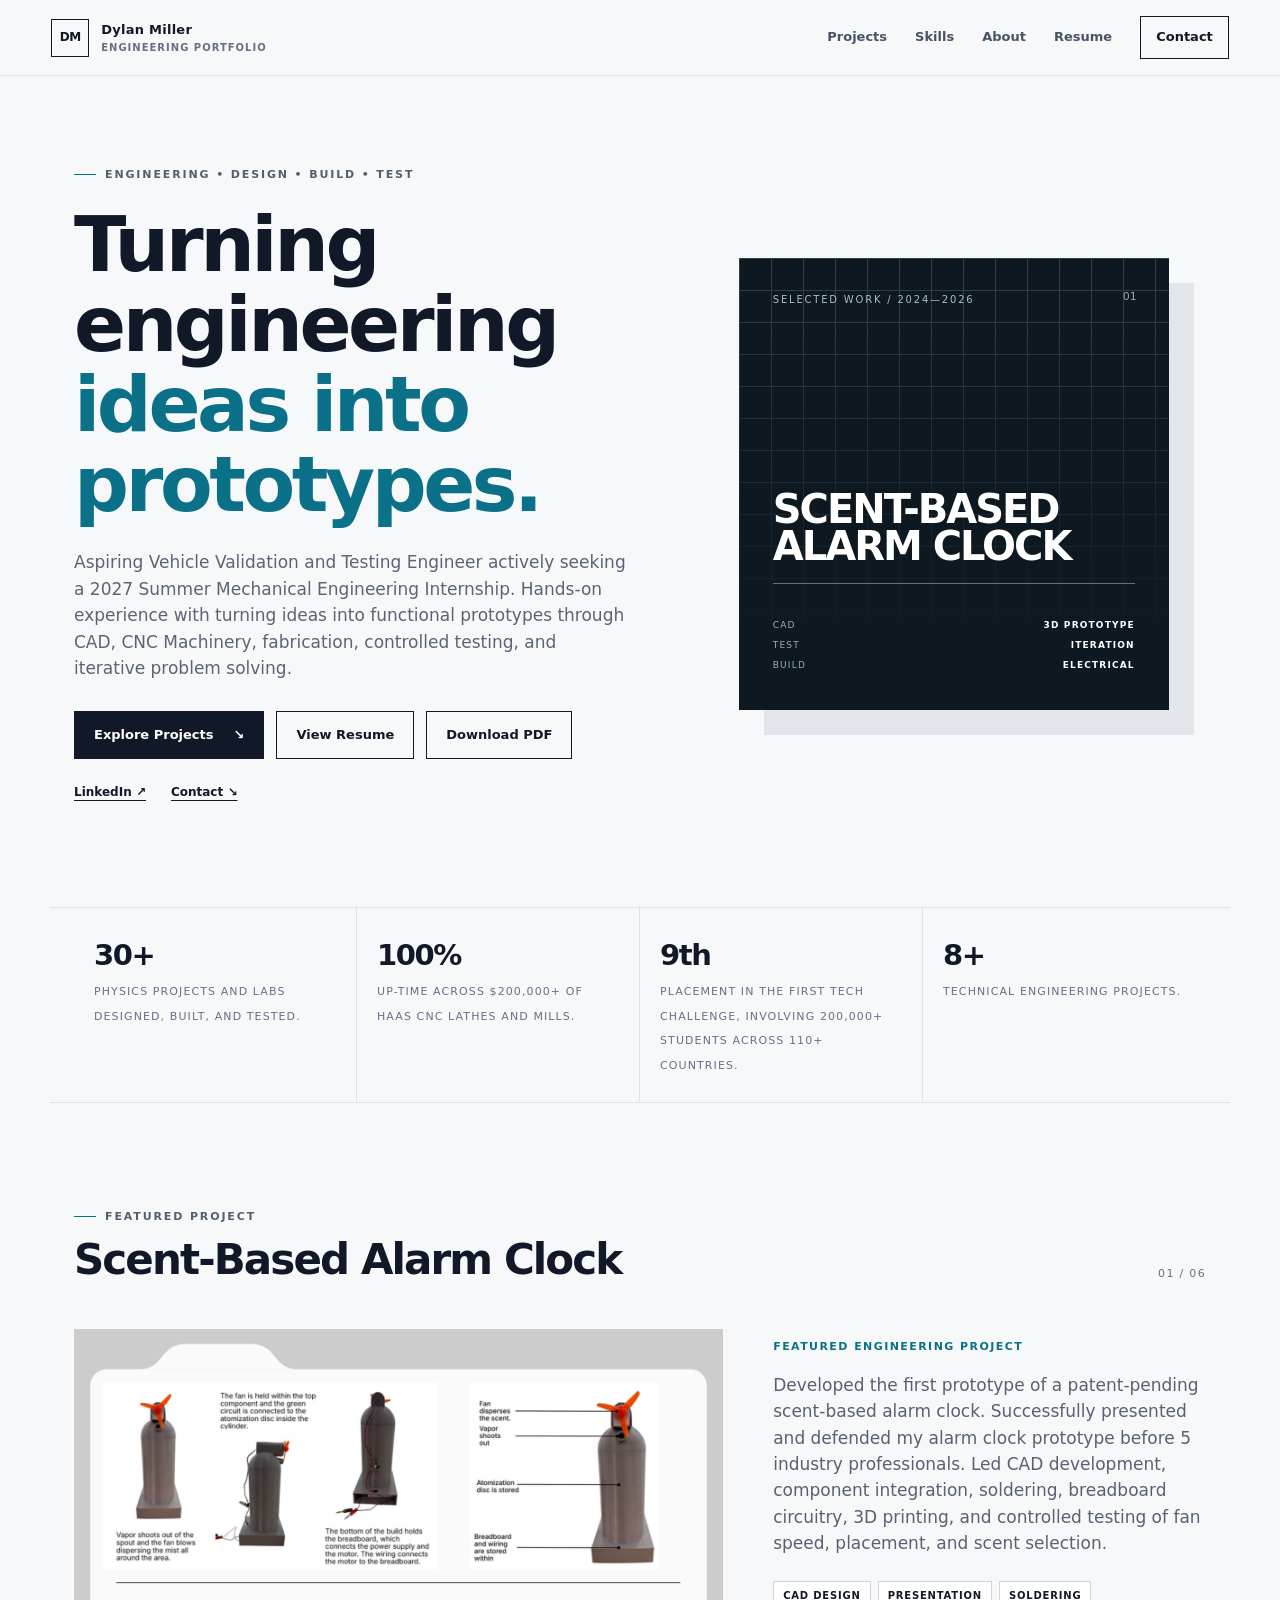
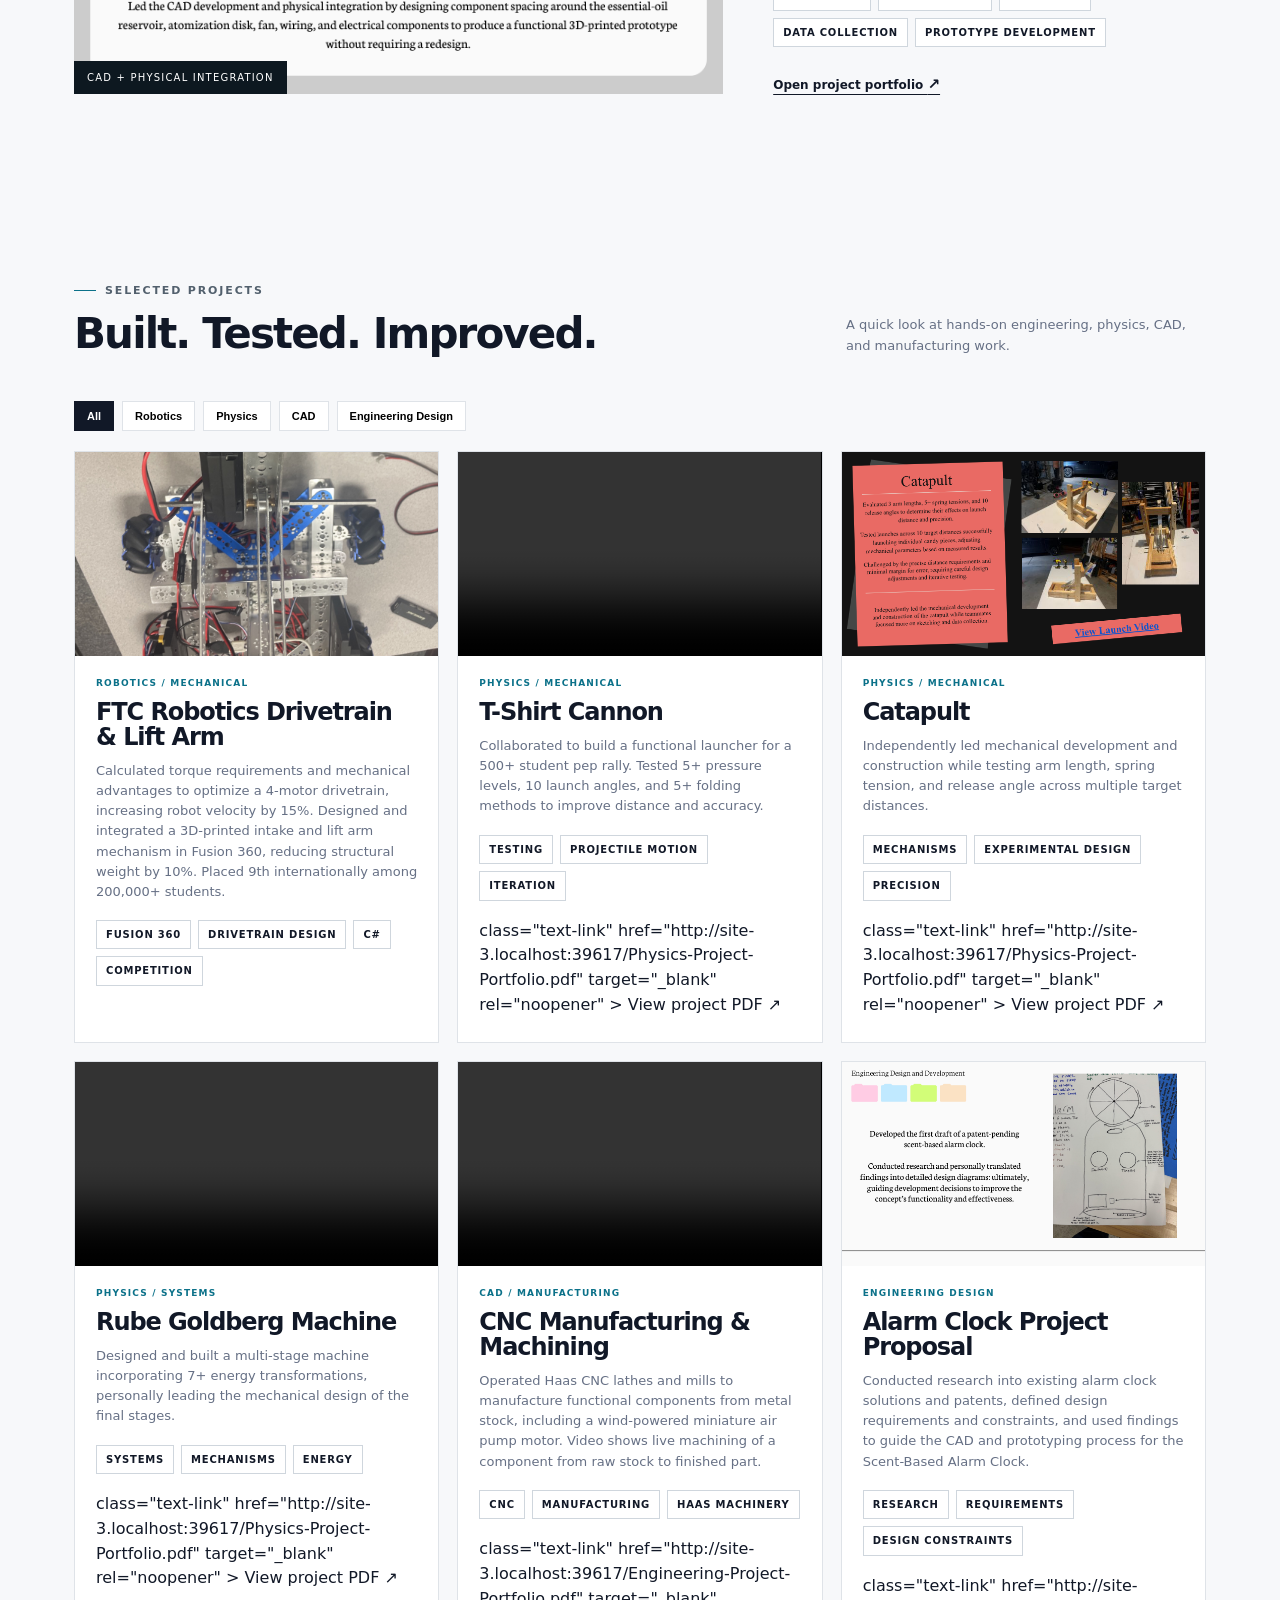
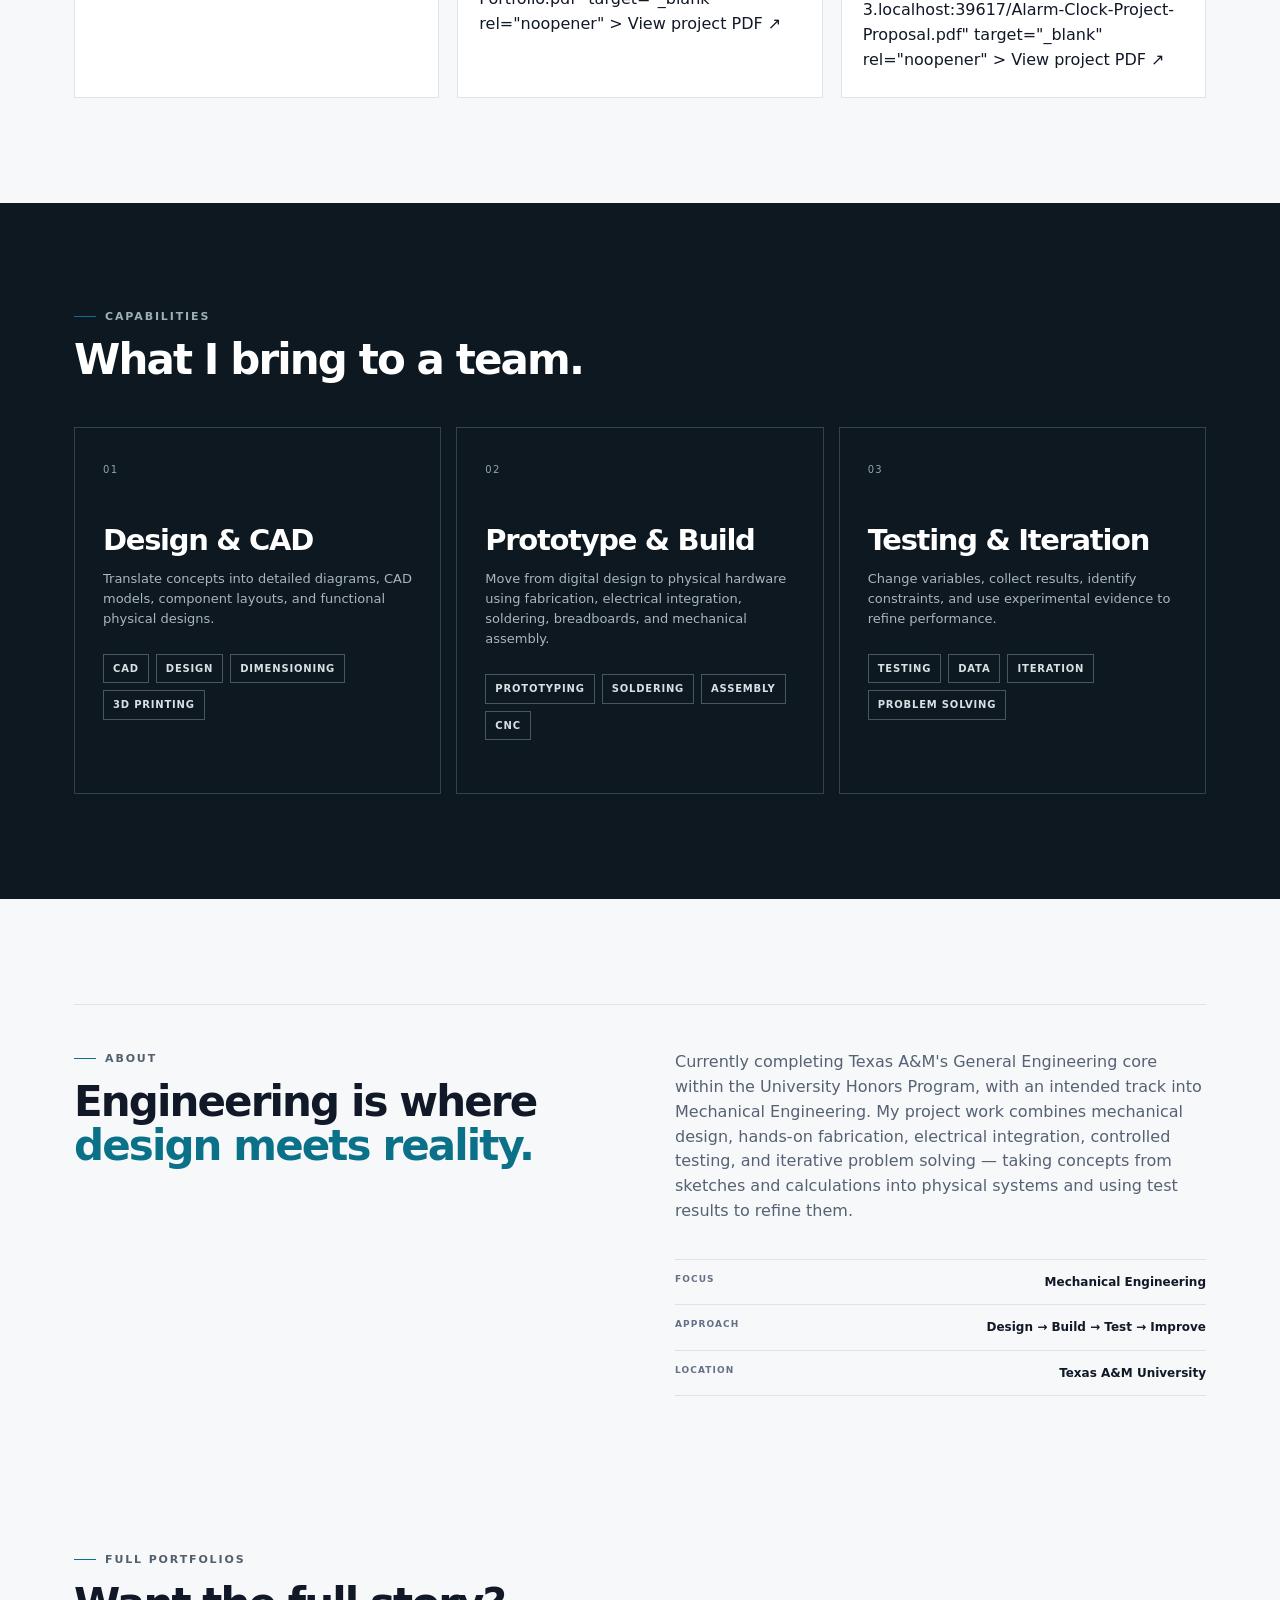
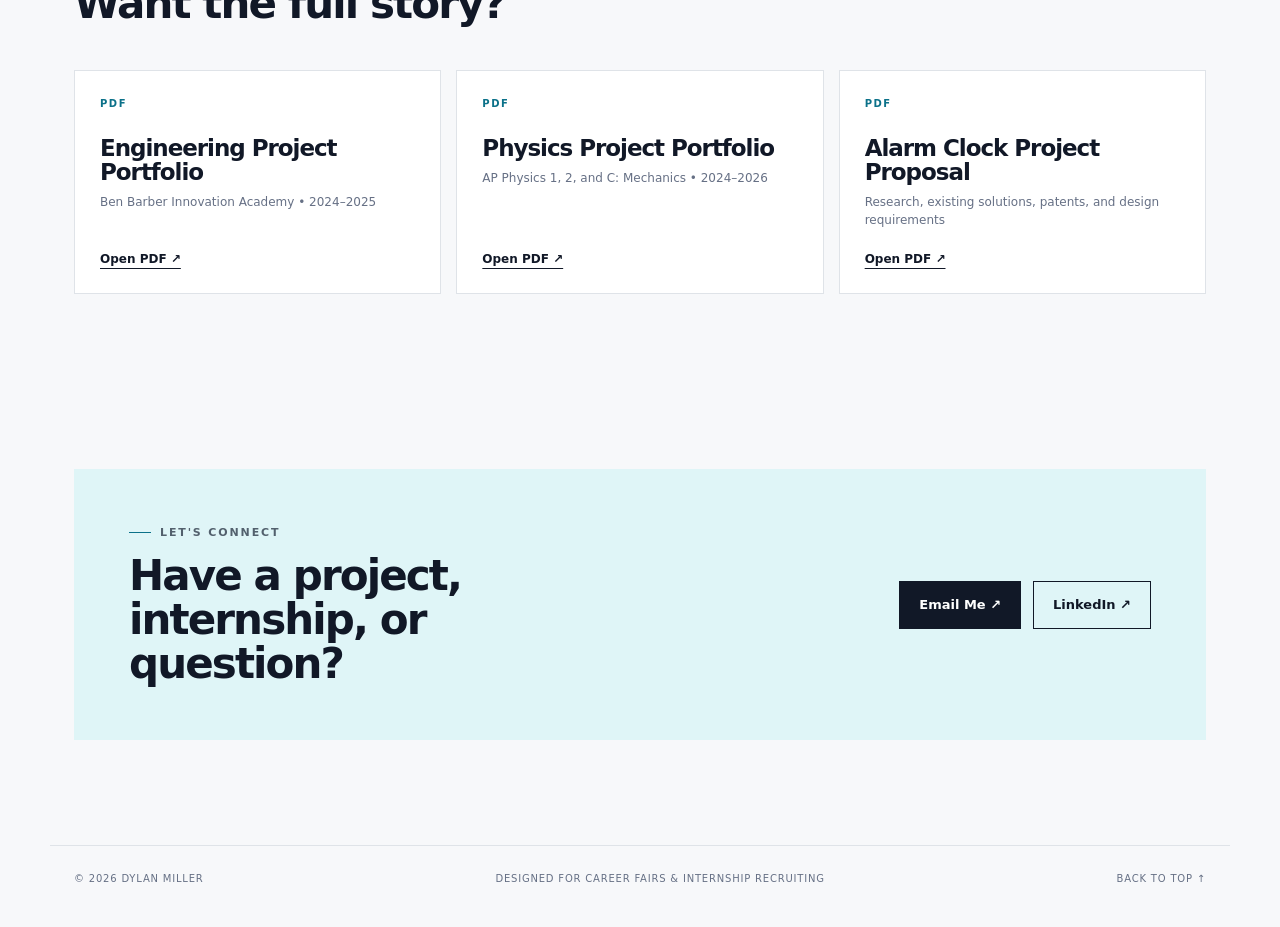
==== commit e7e0584f: "Update index.html" ====
--- a/index.html
+++ b/index.html
@@ -78,7 +78,7 @@
           <div class="kicker"><span></span> FEATURED PROJECT</div>
           <h2 id="featuredTitle"></h2>
         </div>
-        <span class="section-index">01 / 08</span>
+        <span class="section-index">01 / 06</span>
       </div>
 
       <div class="featured-grid">
@@ -163,19 +163,19 @@
         </div>
       </div>
       <div class="document-grid">
-        <a class="document-card" href="documents/engineering-project-portfolio.pdf" target="_blank">
+        <a class="document-card" href="Engineering-Project-Portfolio.pdf" target="_blank">
           <span class="doc-type">PDF</span>
           <h3>Engineering Project Portfolio</h3>
           <p>Ben Barber Innovation Academy • 2024–2025</p>
           <span class="text-link">Open PDF ↗</span>
         </a>
-        <a class="document-card" href="documents/physics-project-portfolio.pdf" target="_blank">
+        <a class="document-card" href="Physics-Project-Portfolio.pdf" target="_blank">
           <span class="doc-type">PDF</span>
           <h3>Physics Project Portfolio</h3>
           <p>AP Physics 1, 2, and C: Mechanics • 2024–2026</p>
           <span class="text-link">Open PDF ↗</span>
         </a>
-        <a class="document-card" href="documents/alarm-clock-project-proposal.pdf" target="_blank">
+        <a class="document-card" href="Alarm-Clock-Project-Proposal.pdf" target="_blank">
           <span class="doc-type">PDF</span>
           <h3>Alarm Clock Project Proposal</h3>
           <p>Research, existing solutions, patents, and design requirements</p>
--- a/styles.css
+++ b/styles.css
@@ -44,7 +44,7 @@
 .section-heading{display:flex;justify-content:space-between;align-items:end;gap:30px;margin-bottom:45px}.section-heading h2{font-size:42px;margin-top:13px}.section-index{font-size:11px;color:var(--muted);letter-spacing:.12em}.heading-note{max-width:360px;font-size:13px;color:var(--muted);margin:0}
 .featured{padding-bottom:80px}.featured-grid{display:grid;grid-template-columns:1.2fr .8fr;gap:50px;align-items:center}.featured-image{position:relative;background:#111;overflow:hidden}.featured-image img{width:100%;display:block;aspect-ratio:16/9;object-fit:cover}.image-caption{position:absolute;bottom:0;left:0;background:var(--dark);color:#fff;padding:9px 13px;font-size:10px;letter-spacing:.12em;text-transform:uppercase}.eyebrow{color:var(--accent);font-size:11px;text-transform:uppercase;font-weight:800;letter-spacing:.13em}.featured-copy>p:not(.eyebrow){font-size:17px;color:#566273}.tag-list,.skill-tags{display:flex;flex-wrap:wrap;gap:7px;margin:25px 0}.tag-list span,.skill-tags span{border:1px solid #cfd6dd;padding:6px 9px;font-size:10px;text-transform:uppercase;letter-spacing:.08em;font-weight:700;background:#fff}.text-link{font-size:12px;font-weight:800;text-decoration:underline;text-underline-offset:5px}.text-link span{font-size:15px}
 .filters{display:flex;gap:8px;flex-wrap:wrap;margin-bottom:20px}.filter{border:1px solid var(--line);background:#fff;padding:8px 12px;font-size:11px;font-weight:750;cursor:pointer}.filter.active{background:var(--ink);color:#fff;border-color:var(--ink)}
-.project-grid{display:grid;grid-template-columns:repeat(3,1fr);gap:18px}.project-card{background:#fff;border:1px solid var(--line);transition:.25s;overflow:hidden;display:flex;flex-direction:column}.project-card:hover{transform:translateY(-5px);box-shadow:0 15px 35px rgba(15,23,42,.08)}.project-card img{width:100%;aspect-ratio:16/9;object-fit:cover;display:block}.project-body{padding:21px 21px 24px;display:flex;flex-direction:column;flex:1}.project-category{font-size:9px;letter-spacing:.13em;text-transform:uppercase;color:var(--accent);font-weight:850}.project-body h3{font-size:24px;margin:9px 0 11px}.project-body p{font-size:13px;color:var(--muted);margin:0 0 18px}.project-body .tag-list{margin:0 0 18px}.project-body .text-link{margin-top:auto}
+.project-grid{display:grid;grid-template-columns:repeat(3,1fr);gap:18px}.project-card{background:#fff;border:1px solid var(--line);transition:.25s;overflow:hidden;display:flex;flex-direction:column}.project-card:hover{transform:translateY(-5px);box-shadow:0 15px 35px rgba(15,23,42,.08)}.project-card img{width:100%;aspect-ratio:16/9;object-fit:cover;display:block}.project-card video{width:100%;aspect-ratio:16/9;object-fit:cover;display:block;background:#000}.project-body{padding:21px 21px 24px;display:flex;flex-direction:column;flex:1}.project-category{font-size:9px;letter-spacing:.13em;text-transform:uppercase;color:var(--accent);font-weight:850}.project-body h3{font-size:24px;margin:9px 0 11px}.project-body p{font-size:13px;color:var(--muted);margin:0 0 18px}.project-body .tag-list{margin:0 0 18px}.project-body .text-link{margin-top:auto}
 .skills-section{background:var(--dark);color:#fff;max-width:none;padding-left:max(24px,calc((100vw - var(--max))/2 + 24px));padding-right:max(24px,calc((100vw - var(--max))/2 + 24px))}.skills-section .kicker{color:#9eafb5}.skills-grid{display:grid;grid-template-columns:repeat(3,1fr);gap:15px}.skill-card{border:1px solid #33434b;padding:28px;min-height:280px}.skill-num{font-size:10px;letter-spacing:.13em;color:#90a5ab}.skill-card h3{font-size:29px;margin:45px 0 13px}.skill-card p{font-size:13px;color:#a9b6ba}.skill-tags span{background:transparent;border-color:#46575e;color:#d7e0e2}
 .about-panel,.contact-panel{display:grid;grid-template-columns:1fr 1fr;gap:70px;border-top:1px solid var(--line);padding-top:45px}.about-panel h2,.contact-panel h2{font-size:42px;margin-top:13px}.about-copy>p{font-size:16px;color:#566273;margin-top:0}.about-details{margin-top:35px;border-top:1px solid var(--line)}.about-details div{display:flex;justify-content:space-between;gap:20px;padding:13px 0;border-bottom:1px solid var(--line);font-size:12px}.about-details span{color:var(--muted);font-size:9px;letter-spacing:.12em;font-weight:800}.about-details strong{font-size:12px}
 .documents-section{padding-top:50px}.document-grid{display:grid;grid-template-columns:repeat(3,1fr);gap:15px}.document-card{background:#fff;border:1px solid var(--line);padding:25px;min-height:190px;display:flex;flex-direction:column}.doc-type{font-size:10px;letter-spacing:.15em;font-weight:850;color:var(--accent)}.document-card h3{font-size:23px;margin:25px 0 8px}.document-card p{font-size:12px;color:var(--muted);margin:0 0 20px}.document-card .text-link{margin-top:auto}
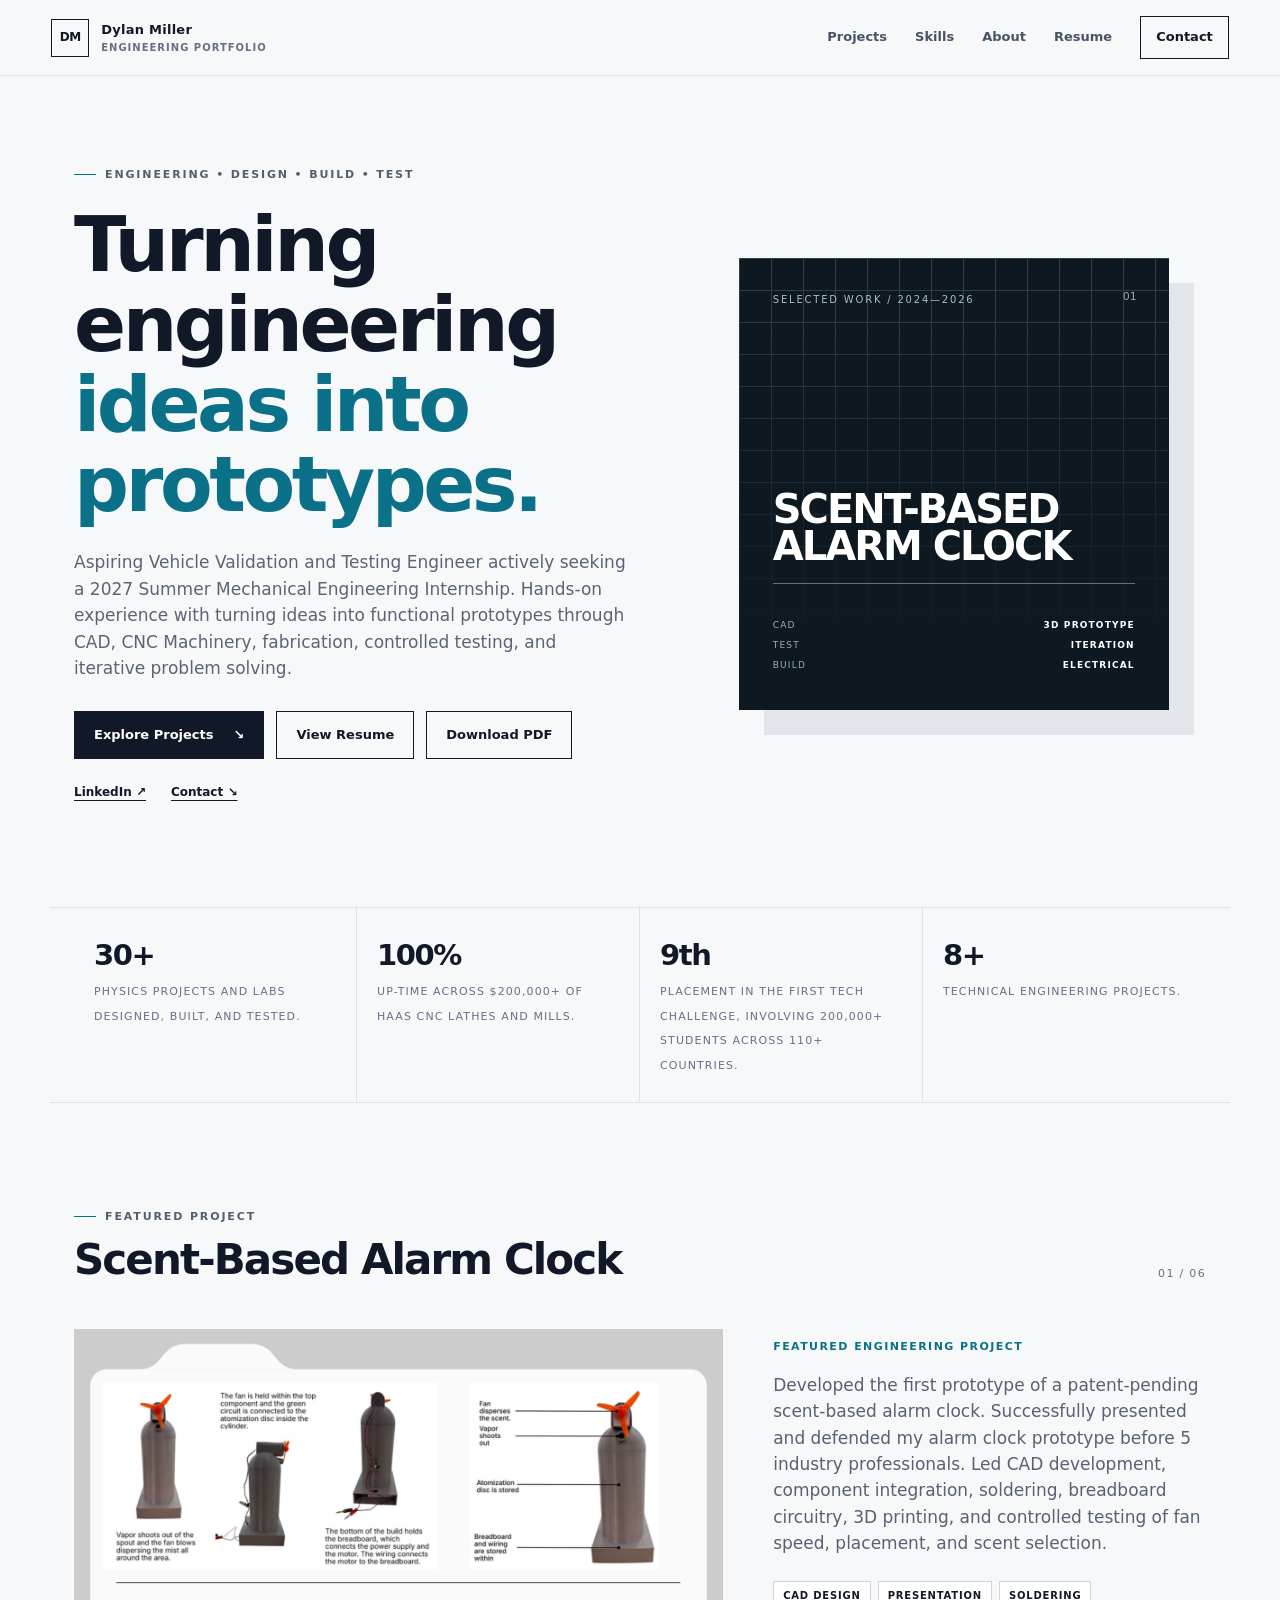
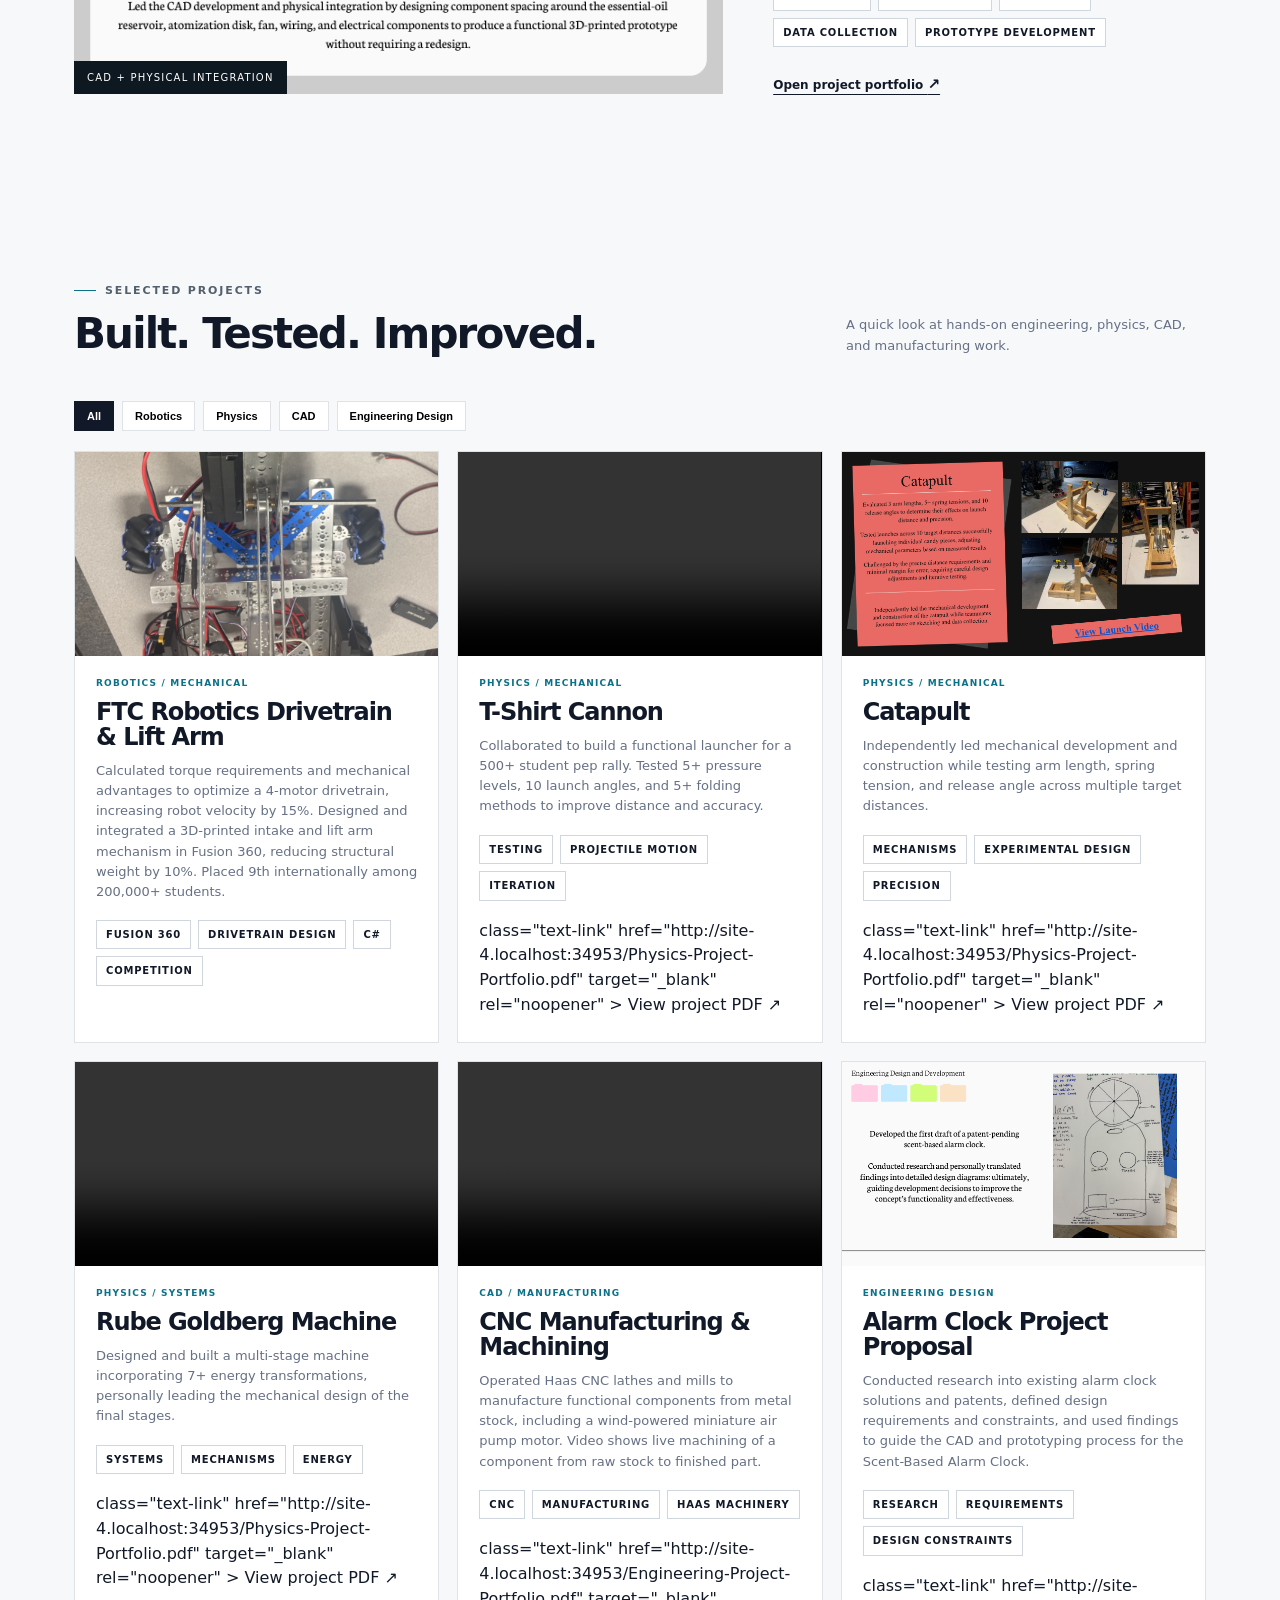
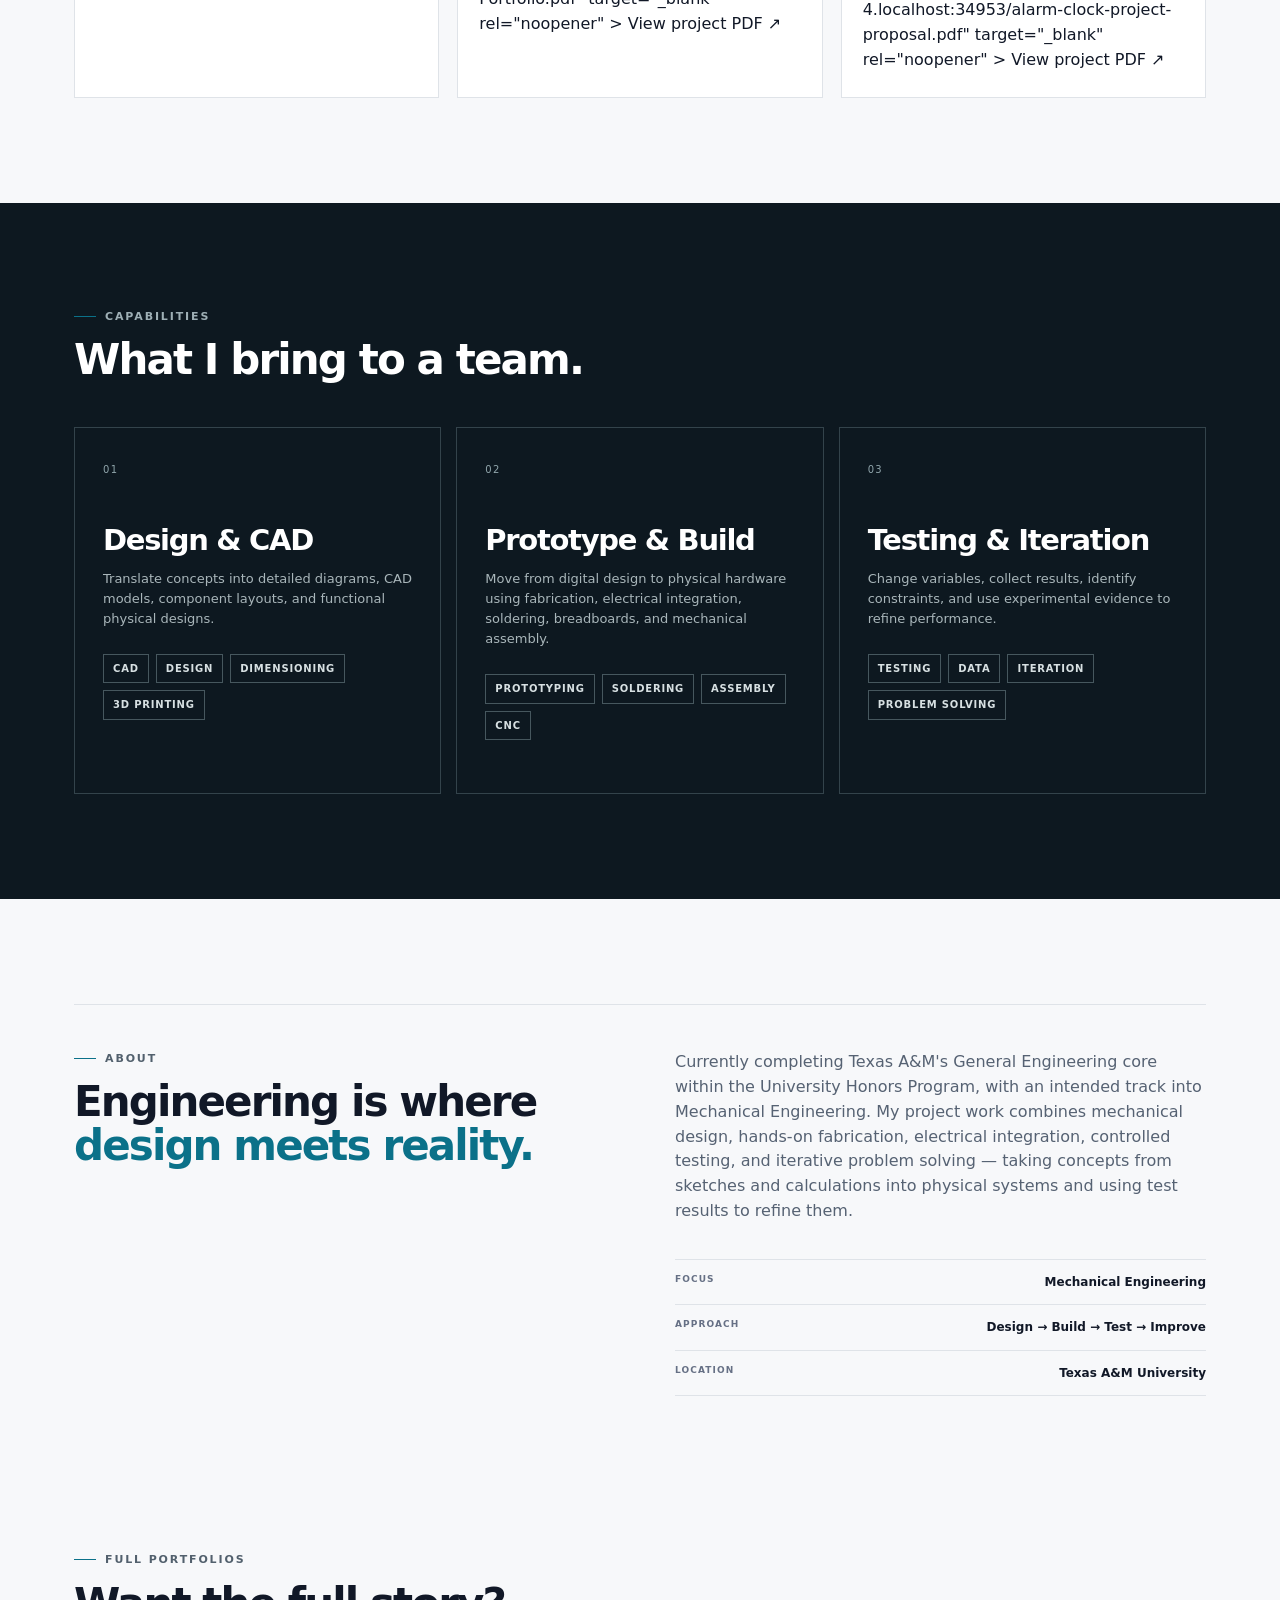
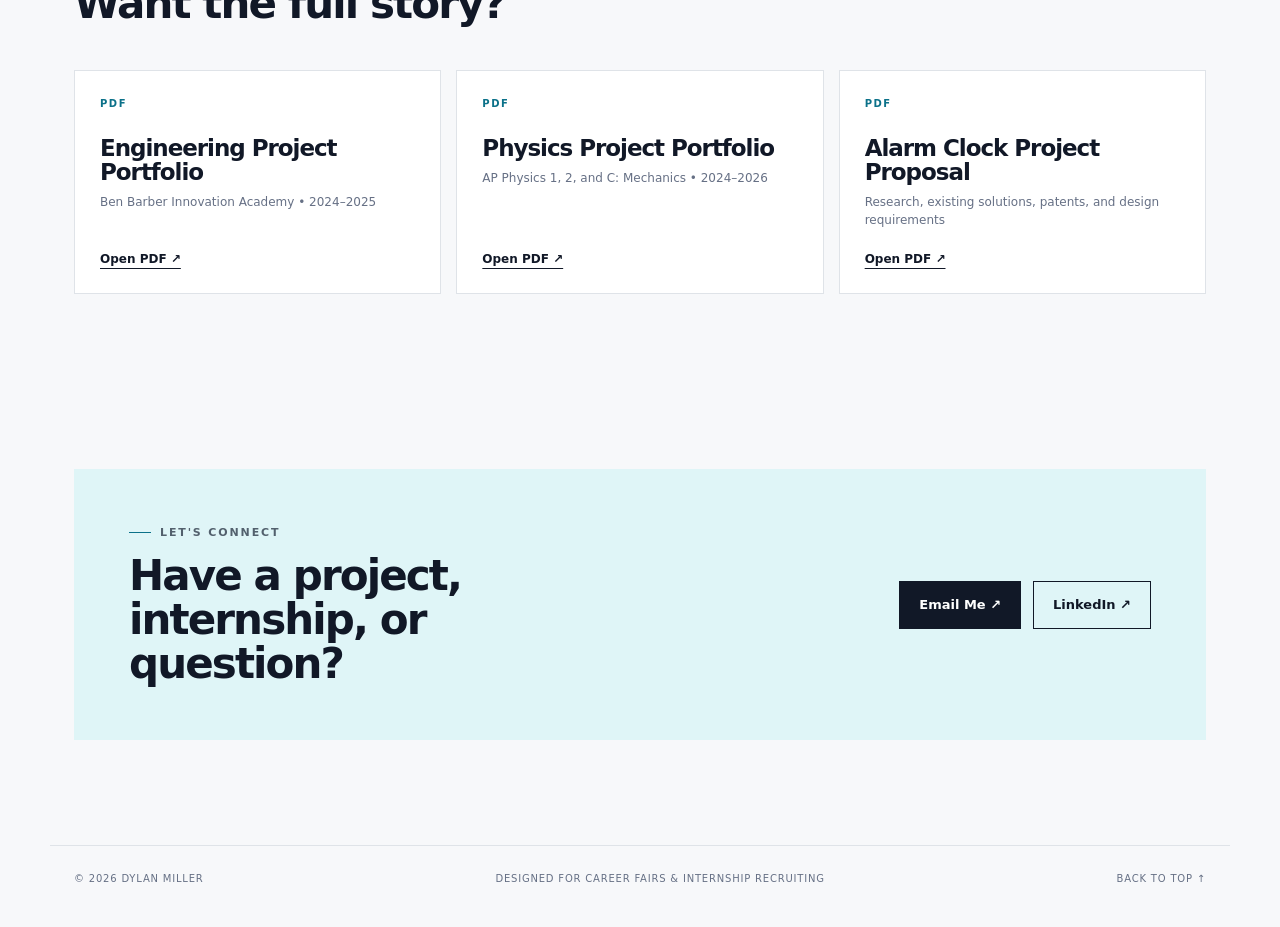
==== commit 592633b1: "Update index.html" ====
--- a/index.html
+++ b/index.html
@@ -175,7 +175,7 @@
           <p>AP Physics 1, 2, and C: Mechanics • 2024–2026</p>
           <span class="text-link">Open PDF ↗</span>
         </a>
-        <a class="document-card" href="Alarm-Clock-Project-Proposal.pdf" target="_blank">
+        <a class="document-card" href="alarm-clock-project-proposal.pdf" target="_blank">
           <span class="doc-type">PDF</span>
           <h3>Alarm Clock Project Proposal</h3>
           <p>Research, existing solutions, patents, and design requirements</p>
--- a/styles.css
+++ b/styles.css
@@ -44,7 +44,7 @@
 .section-heading{display:flex;justify-content:space-between;align-items:end;gap:30px;margin-bottom:45px}.section-heading h2{font-size:42px;margin-top:13px}.section-index{font-size:11px;color:var(--muted);letter-spacing:.12em}.heading-note{max-width:360px;font-size:13px;color:var(--muted);margin:0}
 .featured{padding-bottom:80px}.featured-grid{display:grid;grid-template-columns:1.2fr .8fr;gap:50px;align-items:center}.featured-image{position:relative;background:#111;overflow:hidden}.featured-image img{width:100%;display:block;aspect-ratio:16/9;object-fit:cover}.image-caption{position:absolute;bottom:0;left:0;background:var(--dark);color:#fff;padding:9px 13px;font-size:10px;letter-spacing:.12em;text-transform:uppercase}.eyebrow{color:var(--accent);font-size:11px;text-transform:uppercase;font-weight:800;letter-spacing:.13em}.featured-copy>p:not(.eyebrow){font-size:17px;color:#566273}.tag-list,.skill-tags{display:flex;flex-wrap:wrap;gap:7px;margin:25px 0}.tag-list span,.skill-tags span{border:1px solid #cfd6dd;padding:6px 9px;font-size:10px;text-transform:uppercase;letter-spacing:.08em;font-weight:700;background:#fff}.text-link{font-size:12px;font-weight:800;text-decoration:underline;text-underline-offset:5px}.text-link span{font-size:15px}
 .filters{display:flex;gap:8px;flex-wrap:wrap;margin-bottom:20px}.filter{border:1px solid var(--line);background:#fff;padding:8px 12px;font-size:11px;font-weight:750;cursor:pointer}.filter.active{background:var(--ink);color:#fff;border-color:var(--ink)}
-.project-grid{display:grid;grid-template-columns:repeat(3,1fr);gap:18px}.project-card{background:#fff;border:1px solid var(--line);transition:.25s;overflow:hidden;display:flex;flex-direction:column}.project-card:hover{transform:translateY(-5px);box-shadow:0 15px 35px rgba(15,23,42,.08)}.project-card img{width:100%;aspect-ratio:16/9;object-fit:cover;display:block}.project-card video{width:100%;aspect-ratio:16/9;object-fit:cover;display:block;background:#000}.project-body{padding:21px 21px 24px;display:flex;flex-direction:column;flex:1}.project-category{font-size:9px;letter-spacing:.13em;text-transform:uppercase;color:var(--accent);font-weight:850}.project-body h3{font-size:24px;margin:9px 0 11px}.project-body p{font-size:13px;color:var(--muted);margin:0 0 18px}.project-body .tag-list{margin:0 0 18px}.project-body .text-link{margin-top:auto}
+.project-grid{display:grid;grid-template-columns:repeat(3,1fr);gap:18px}.project-card{background:#fff;border:1px solid var(--line);transition:.25s;overflow:hidden;display:flex;flex-direction:column}.project-card:hover{transform:translateY(-5px);box-shadow:0 15px 35px rgba(15,23,42,.08)}.project-card img{width:100%;aspect-ratio:16/9;object-fit:cover;display:block}.project-card video{width:100%;aspect-ratio:16/9;object-fit:cover;display:block;background:#000}.project-card video{width:100%;aspect-ratio:16/9;object-fit:cover;display:block;background:#000}.project-body{padding:21px 21px 24px;display:flex;flex-direction:column;flex:1}.project-category{font-size:9px;letter-spacing:.13em;text-transform:uppercase;color:var(--accent);font-weight:850}.project-body h3{font-size:24px;margin:9px 0 11px}.project-body p{font-size:13px;color:var(--muted);margin:0 0 18px}.project-body .tag-list{margin:0 0 18px}.project-body .text-link{margin-top:auto}
 .skills-section{background:var(--dark);color:#fff;max-width:none;padding-left:max(24px,calc((100vw - var(--max))/2 + 24px));padding-right:max(24px,calc((100vw - var(--max))/2 + 24px))}.skills-section .kicker{color:#9eafb5}.skills-grid{display:grid;grid-template-columns:repeat(3,1fr);gap:15px}.skill-card{border:1px solid #33434b;padding:28px;min-height:280px}.skill-num{font-size:10px;letter-spacing:.13em;color:#90a5ab}.skill-card h3{font-size:29px;margin:45px 0 13px}.skill-card p{font-size:13px;color:#a9b6ba}.skill-tags span{background:transparent;border-color:#46575e;color:#d7e0e2}
 .about-panel,.contact-panel{display:grid;grid-template-columns:1fr 1fr;gap:70px;border-top:1px solid var(--line);padding-top:45px}.about-panel h2,.contact-panel h2{font-size:42px;margin-top:13px}.about-copy>p{font-size:16px;color:#566273;margin-top:0}.about-details{margin-top:35px;border-top:1px solid var(--line)}.about-details div{display:flex;justify-content:space-between;gap:20px;padding:13px 0;border-bottom:1px solid var(--line);font-size:12px}.about-details span{color:var(--muted);font-size:9px;letter-spacing:.12em;font-weight:800}.about-details strong{font-size:12px}
 .documents-section{padding-top:50px}.document-grid{display:grid;grid-template-columns:repeat(3,1fr);gap:15px}.document-card{background:#fff;border:1px solid var(--line);padding:25px;min-height:190px;display:flex;flex-direction:column}.doc-type{font-size:10px;letter-spacing:.15em;font-weight:850;color:var(--accent)}.document-card h3{font-size:23px;margin:25px 0 8px}.document-card p{font-size:12px;color:var(--muted);margin:0 0 20px}.document-card .text-link{margin-top:auto}
